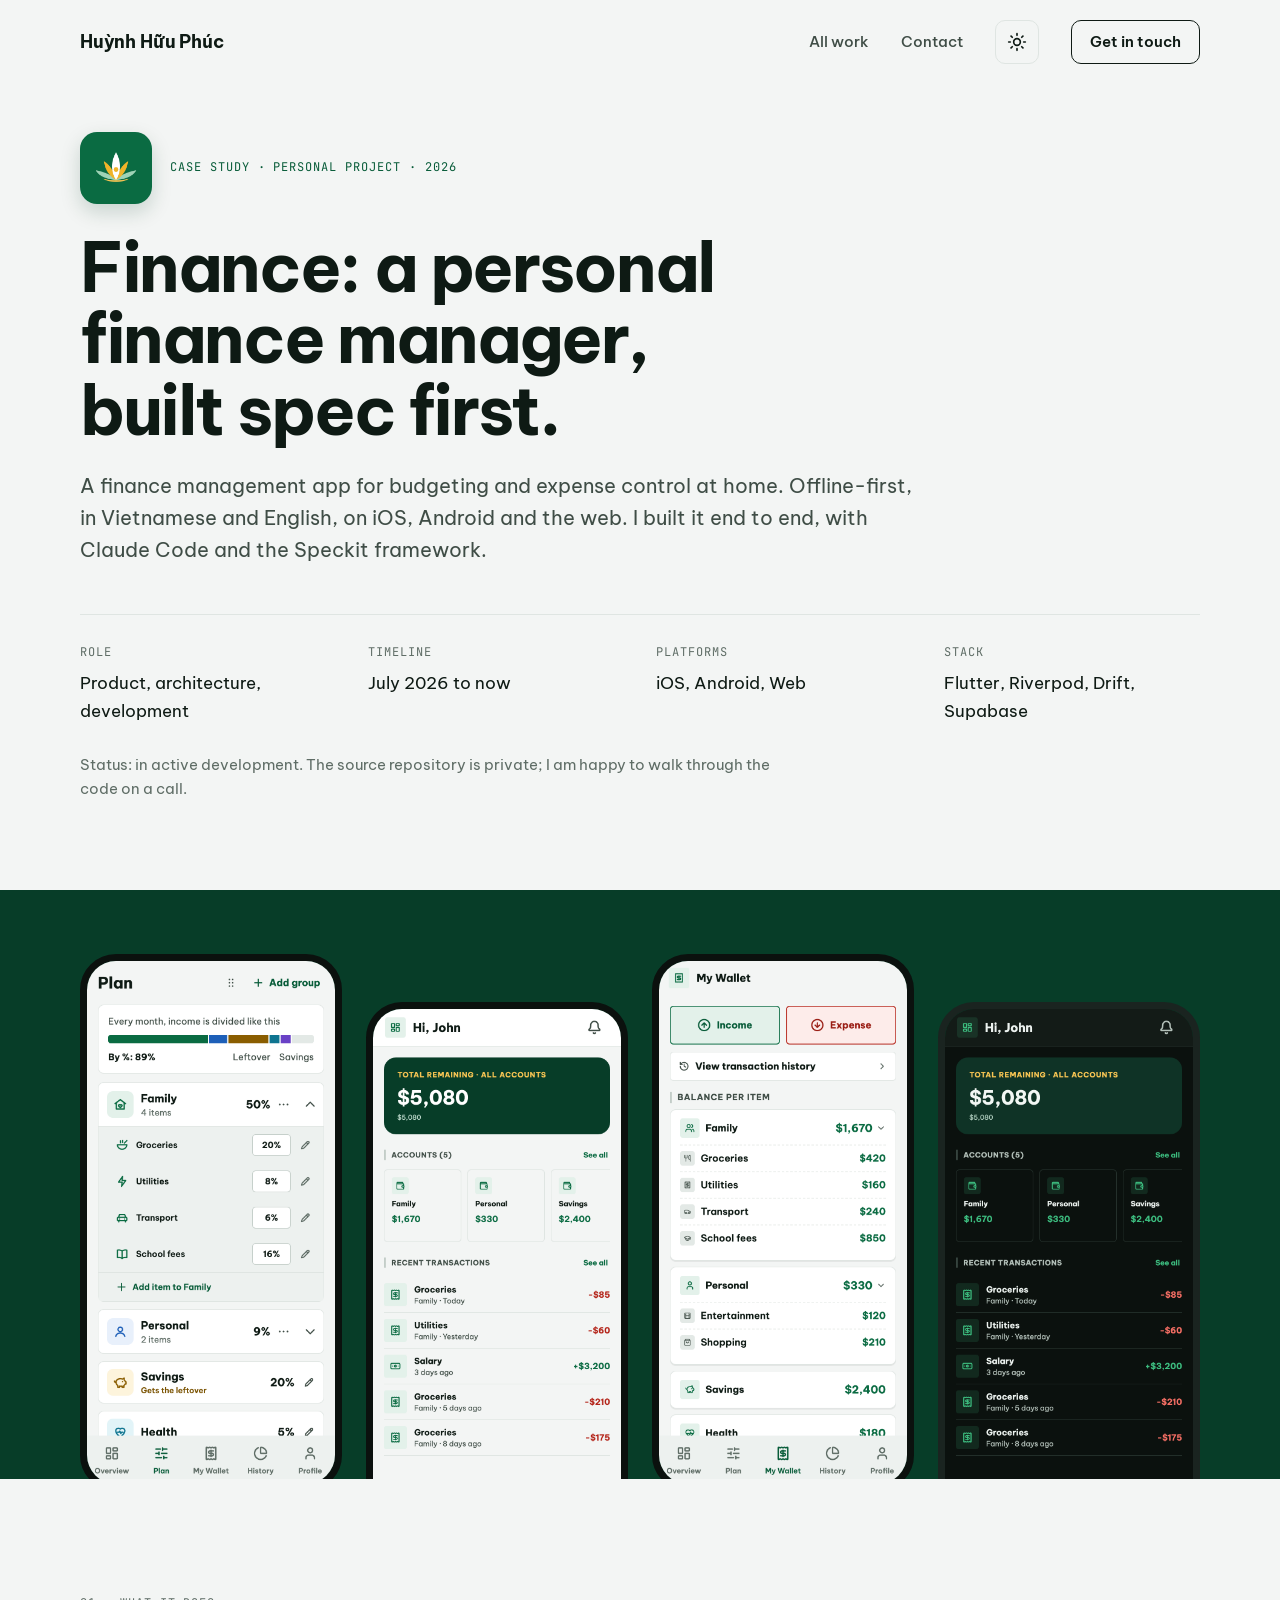
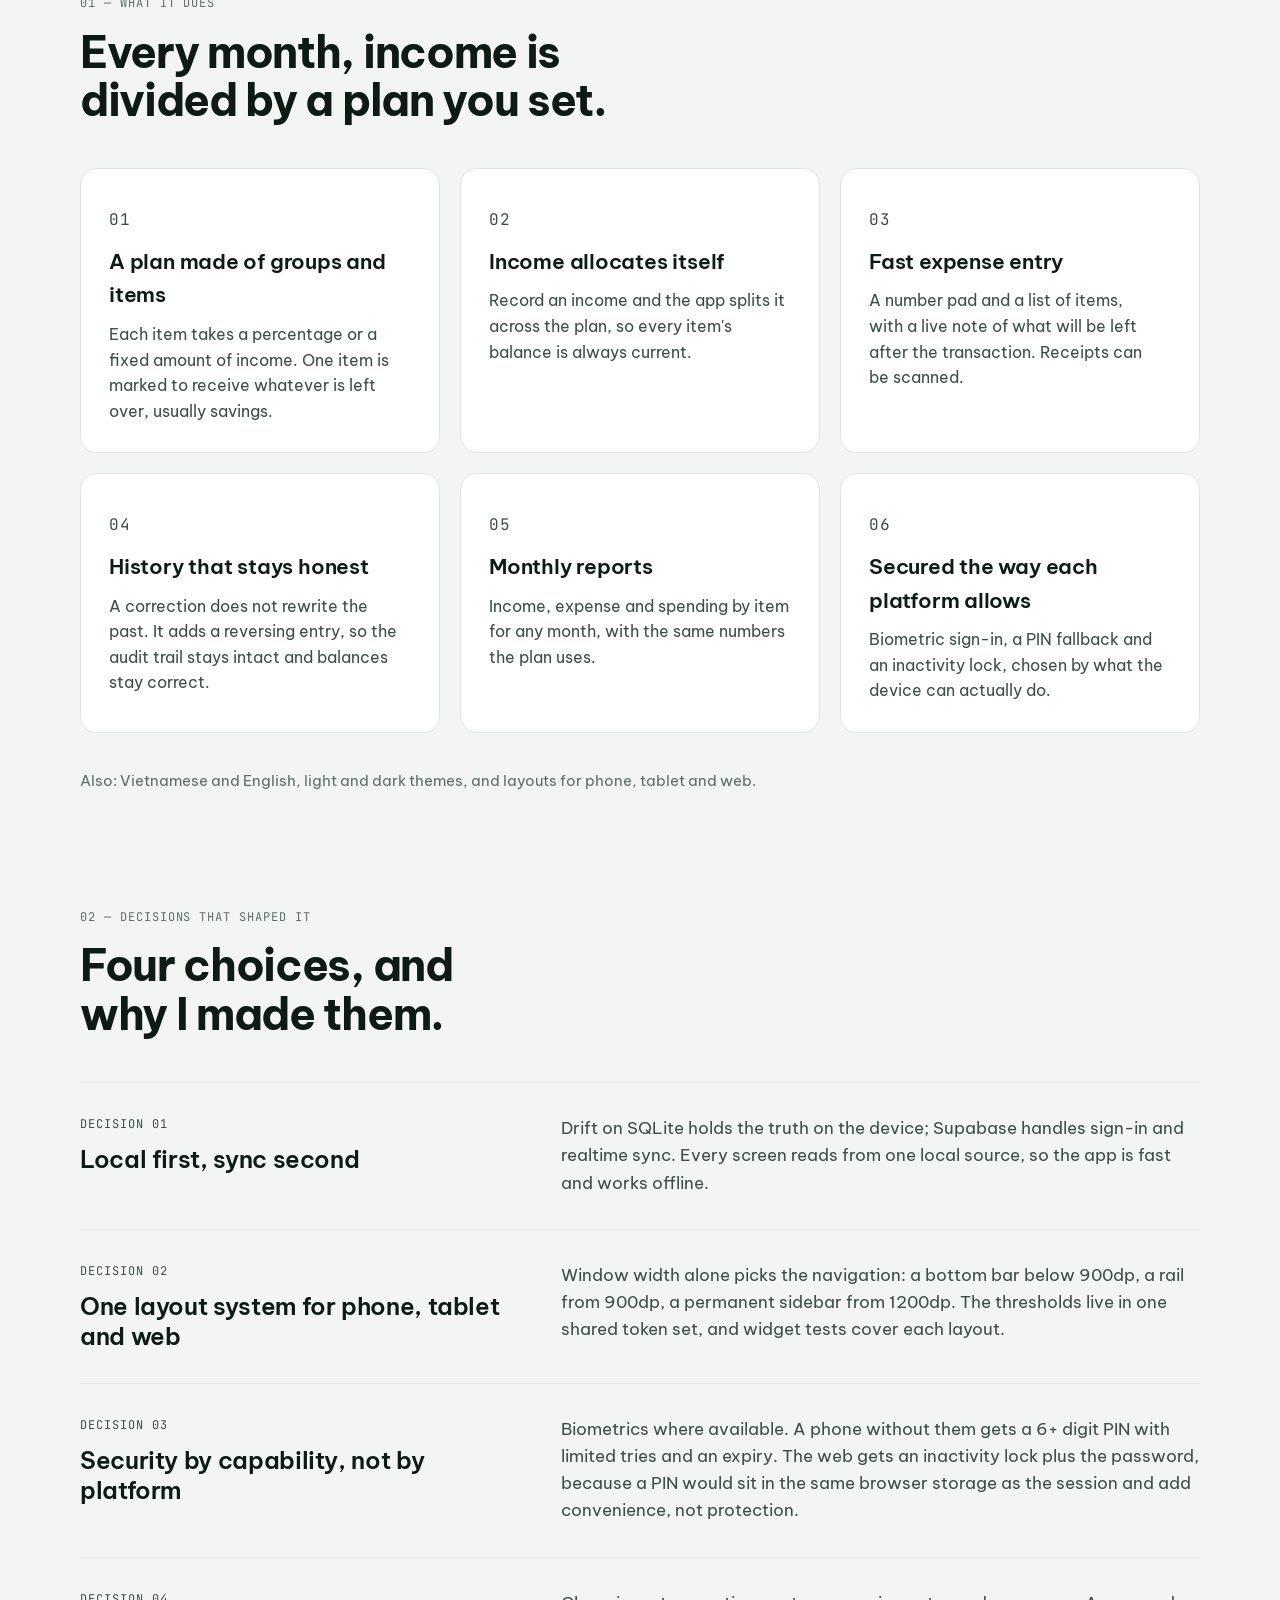
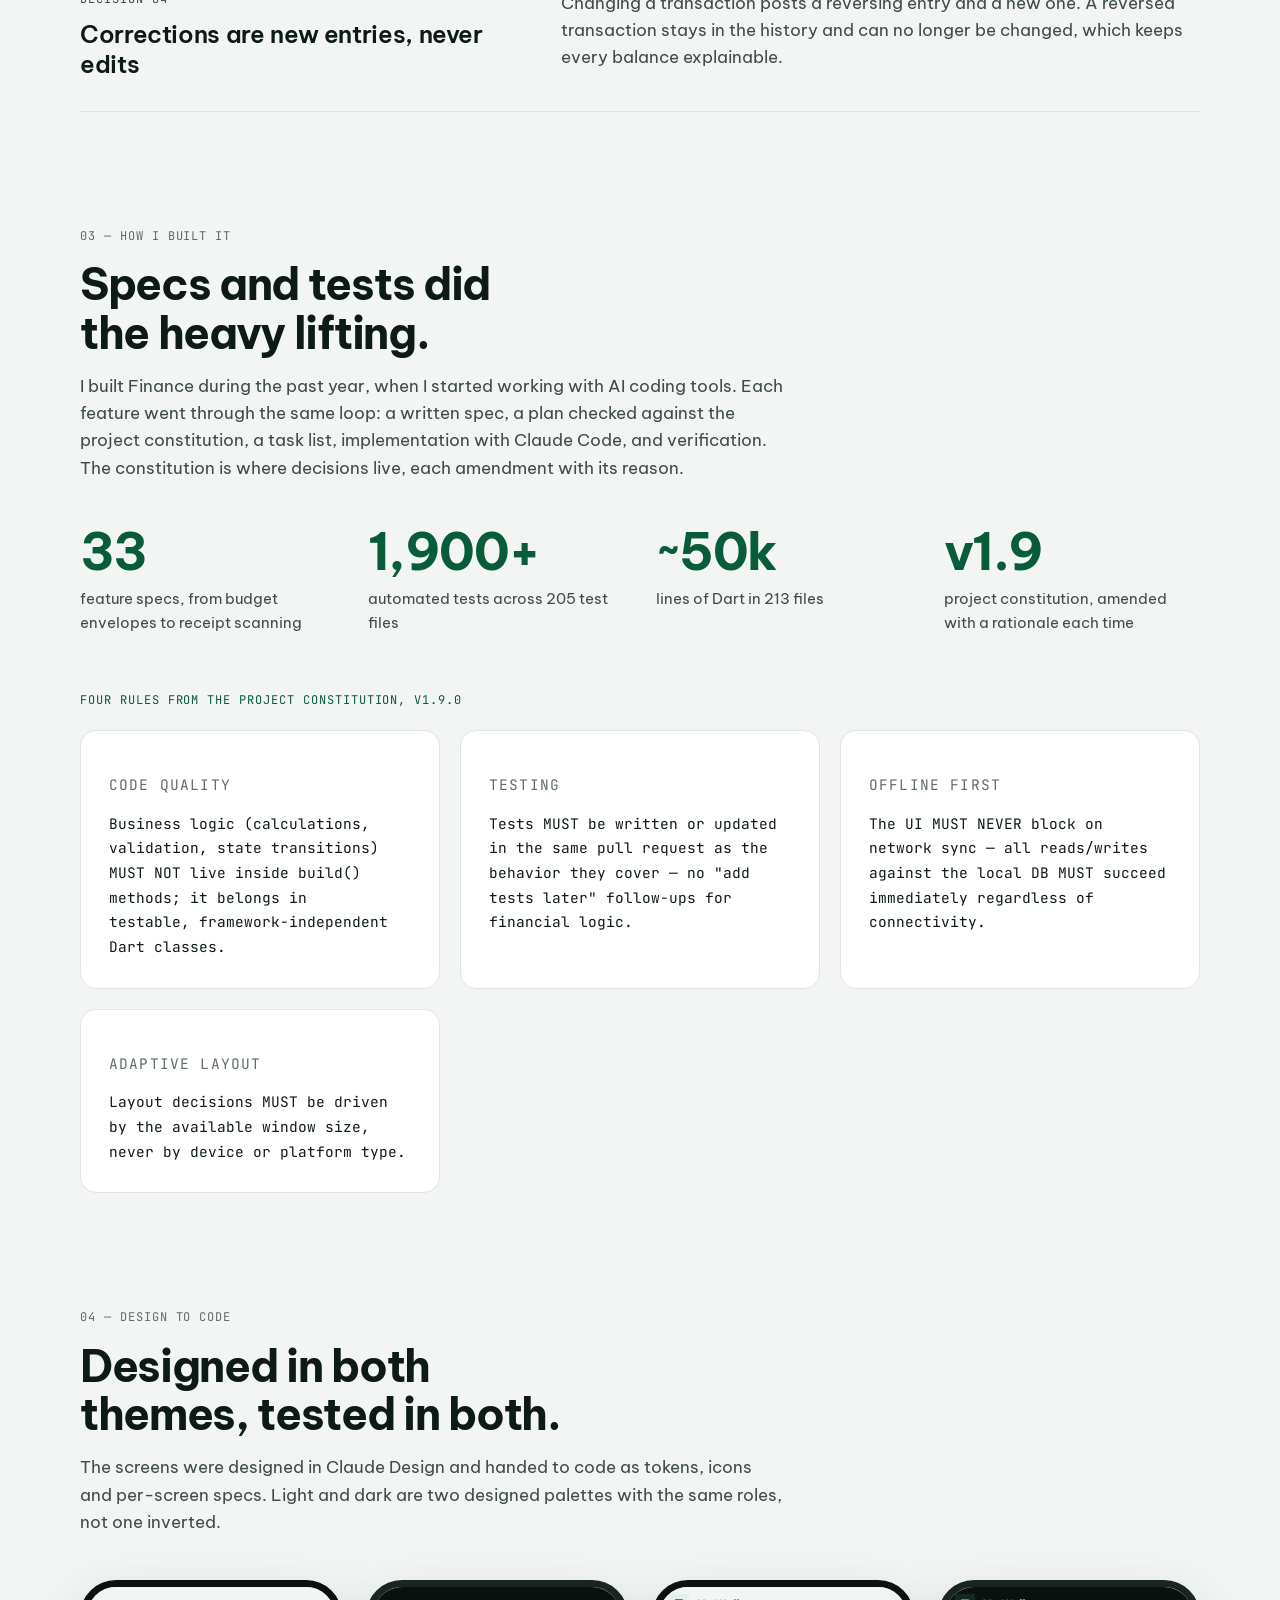
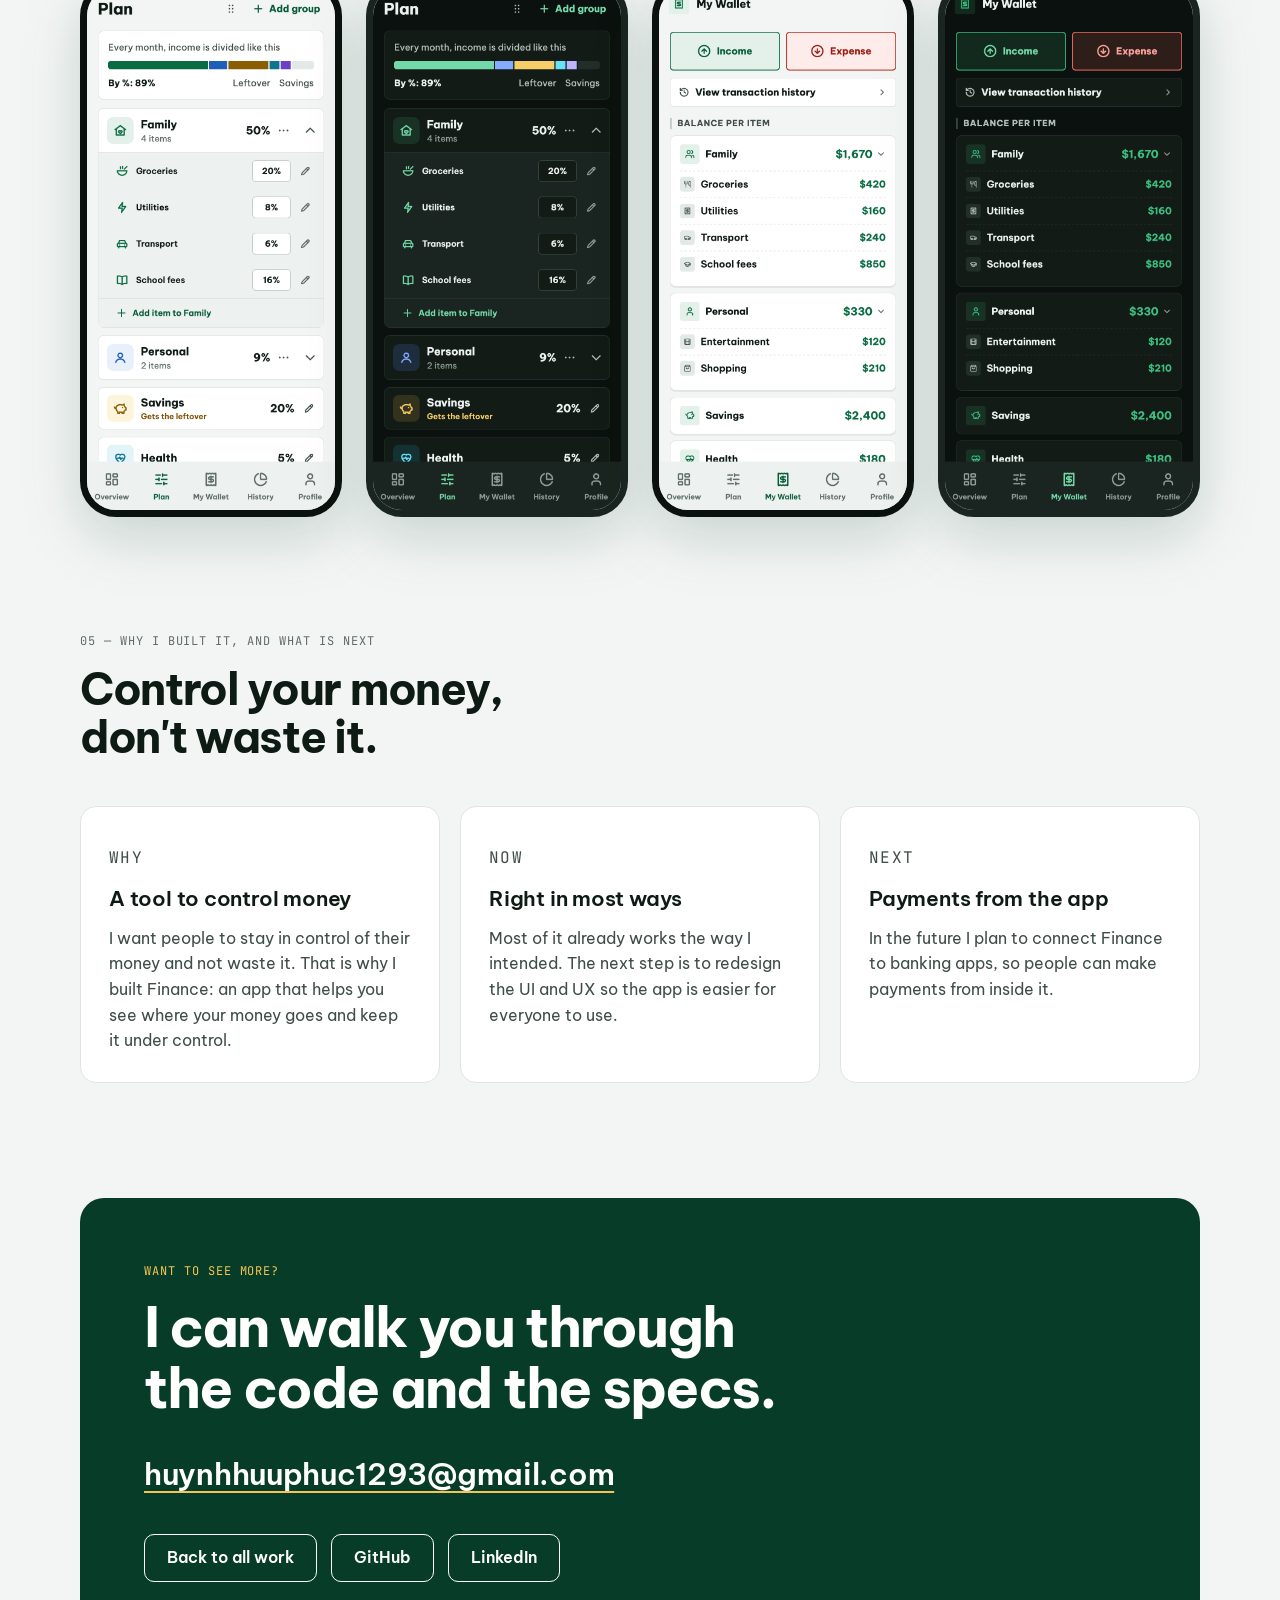
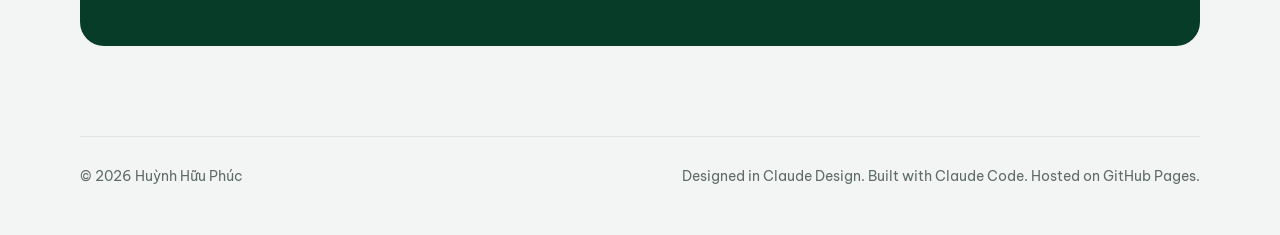
==== finance/index.html @ 2ae61379 "Add portfolio site: home page, Finance case study, theme toggle Static HTML and CSS with no build st" ====
<!doctype html>
<html lang="en">
<head>
<meta charset="utf-8">
<meta name="viewport" content="width=device-width, initial-scale=1">
<title>Finance: a personal finance manager, built spec first · Huỳnh Hữu Phúc</title>
<meta name="description" content="Case study: a personal finance management app for budgeting and expense control. Offline-first, in Vietnamese and English, on iOS, Android and the web, built with Flutter, a spec-first workflow and 1,900+ tests.">
<link rel="canonical" href="https://phuchuynh2712.github.io/my-portfolio/finance/">
<meta property="og:type" content="article">
<meta property="og:title" content="Finance: a personal finance manager, built spec first">
<meta property="og:description" content="Offline-first Flutter app on iOS, Android and the web. 33 feature specs, 1,900+ tests.">
<meta property="og:url" content="https://phuchuynh2712.github.io/my-portfolio/finance/">
<meta name="twitter:card" content="summary">
<meta name="theme-color" content="#073d28">
<link rel="icon" href="../assets/img/favicon.svg" type="image/svg+xml">
<link rel="preconnect" href="https://fonts.googleapis.com">
<link rel="preconnect" href="https://fonts.gstatic.com" crossorigin>
<link rel="stylesheet" href="https://fonts.googleapis.com/css2?family=Be+Vietnam+Pro:wght@400;500;600;700&family=JetBrains+Mono:wght@400;500&display=swap">
<link rel="stylesheet" href="../assets/css/styles.css">
<script src="../assets/js/site.js"></script>
</head>
<body id="top">
<a class="skip-link" href="#main">Skip to content</a>

<header class="site-header">
  <div class="container">
    <div class="bar">
      <a class="brand" href="../">Huỳnh Hữu Phúc</a>
      <nav class="nav" aria-label="Main">
        <div class="nav-links">
          <a href="../#work">All work</a>
          <a href="#contact">Contact</a>
        </div>
        <button class="theme-toggle" id="theme-toggle" type="button" aria-label="Switch between light and dark theme">
          <svg class="icon-sun" width="20" height="20" viewBox="0 0 24 24" fill="none" stroke="currentColor" stroke-width="2" stroke-linecap="round" stroke-linejoin="round" aria-hidden="true"><circle cx="12" cy="12" r="4"/><path d="M12 2v2M12 20v2M4.9 4.9l1.4 1.4M17.7 17.7l1.4 1.4M2 12h2M20 12h2M4.9 19.1l1.4-1.4M17.7 6.3l1.4-1.4"/></svg>
          <svg class="icon-moon" width="20" height="20" viewBox="0 0 24 24" fill="none" stroke="currentColor" stroke-width="2" stroke-linecap="round" stroke-linejoin="round" aria-hidden="true"><path d="M21 12.8A9 9 0 1 1 11.2 3a7 7 0 0 0 9.8 9.8z"/></svg>
        </button>
        <a class="btn btn--ghost btn--small" href="#contact">Get in touch</a>
      </nav>
    </div>
  </div>
</header>

<main id="main">

<section class="cs-head container hero" aria-labelledby="cs-title">
  <div class="brandmark">
    <img src="../assets/img/ks-app-icon.png" width="72" height="72" alt="Finance app icon">
    <p class="mono mono--accent">Case study · Personal project · 2026</p>
  </div>
  <h1 id="cs-title">Finance: a personal finance manager, built spec first.</h1>
  <p class="lede">A finance management app for budgeting and expense control at home. Offline-first, in Vietnamese and English, on iOS, Android and the web. I built it end to end, with Claude Code and the Speckit framework.</p>
  <div class="facts">
    <div><p class="mono">Role</p><div>Product, architecture, development</div></div>
    <div><p class="mono">Timeline</p><div>July 2026 to now</div></div>
    <div><p class="mono">Platforms</p><div>iOS, Android, Web</div></div>
    <div><p class="mono">Stack</p><div>Flutter, Riverpod, Drift, Supabase</div></div>
  </div>
  <p class="status">Status: in active development. The source repository is private; I am happy to walk through the code on a call.</p>
</section>

<div class="cs-band">
  <div class="container">
    <div class="cs-shots">
      <img class="phone" src="../assets/img/ks-plan-light.png" width="820" height="1728" alt="Plan screen: monthly income divided across groups and items">
      <img class="phone" src="../assets/img/ks-overview-light.png" width="820" height="1728" alt="Overview screen: total balance, accounts and recent transactions">
      <img class="phone" src="../assets/img/ks-wallet-light.png" width="820" height="1728" alt="Wallet screen: balance per item, with income and expense actions">
      <img class="phone phone--dark" src="../assets/img/ks-overview-dark.png" width="820" height="1728" alt="Overview screen in dark theme">
    </div>
  </div>
</div>

<section class="section container" aria-labelledby="does-title">
  <div class="section-head">
    <p class="mono">01 — What it does</p>
    <h2 id="does-title">Every month, income is divided by a plan you set.</h2>
  </div>
  <div class="feature-grid">
    <article class="card feature"><p class="mono mono--accent">01</p><h3>A plan made of groups and items</h3><p>Each item takes a percentage or a fixed amount of income. One item is marked to receive whatever is left over, usually savings.</p></article>
    <article class="card feature"><p class="mono mono--accent">02</p><h3>Income allocates itself</h3><p>Record an income and the app splits it across the plan, so every item's balance is always current.</p></article>
    <article class="card feature"><p class="mono mono--accent">03</p><h3>Fast expense entry</h3><p>A number pad and a list of items, with a live note of what will be left after the transaction. Receipts can be scanned.</p></article>
    <article class="card feature"><p class="mono mono--accent">04</p><h3>History that stays honest</h3><p>A correction does not rewrite the past. It adds a reversing entry, so the audit trail stays intact and balances stay correct.</p></article>
    <article class="card feature"><p class="mono mono--accent">05</p><h3>Monthly reports</h3><p>Income, expense and spending by item for any month, with the same numbers the plan uses.</p></article>
    <article class="card feature"><p class="mono mono--accent">06</p><h3>Secured the way each platform allows</h3><p>Biometric sign-in, a PIN fallback and an inactivity lock, chosen by what the device can actually do.</p></article>
  </div>
  <p class="note">Also: Vietnamese and English, light and dark themes, and layouts for phone, tablet and web.</p>
</section>

<section class="section container" aria-labelledby="decisions-title">
  <div class="section-head">
    <p class="mono">02 — Decisions that shaped it</p>
    <h2 id="decisions-title">Four choices, and why I made them.</h2>
  </div>
  <div class="decisions">
    <div class="decision"><div><p class="mono mono--accent">Decision 01</p><h3>Local first, sync second</h3></div><p>Drift on SQLite holds the truth on the device; Supabase handles sign-in and realtime sync. Every screen reads from one local source, so the app is fast and works offline.</p></div>
    <div class="decision"><div><p class="mono mono--accent">Decision 02</p><h3>One layout system for phone, tablet and web</h3></div><p>Window width alone picks the navigation: a bottom bar below 900dp, a rail from 900dp, a permanent sidebar from 1200dp. The thresholds live in one shared token set, and widget tests cover each layout.</p></div>
    <div class="decision"><div><p class="mono mono--accent">Decision 03</p><h3>Security by capability, not by platform</h3></div><p>Biometrics where available. A phone without them gets a 6+ digit PIN with limited tries and an expiry. The web gets an inactivity lock plus the password, because a PIN would sit in the same browser storage as the session and add convenience, not protection.</p></div>
    <div class="decision"><div><p class="mono mono--accent">Decision 04</p><h3>Corrections are new entries, never edits</h3></div><p>Changing a transaction posts a reversing entry and a new one. A reversed transaction stays in the history and can no longer be changed, which keeps every balance explainable.</p></div>
  </div>
</section>

<section class="section container" aria-labelledby="built-title">
  <div class="section-head">
    <p class="mono">03 — How I built it</p>
    <h2 id="built-title">Specs and tests did the heavy lifting.</h2>
    <p class="intro">I built Finance during the past year, when I started working with AI coding tools. Each feature went through the same loop: a written spec, a plan checked against the project constitution, a task list, implementation with Claude Code, and verification. The constitution is where decisions live, each amendment with its reason.</p>
  </div>
  <div class="numbers">
    <div><div class="number">33</div><div class="number-label">feature specs, from budget envelopes to receipt scanning</div></div>
    <div><div class="number">1,900+</div><div class="number-label">automated tests across 205 test files</div></div>
    <div><div class="number">~50k</div><div class="number-label">lines of Dart in 213 files</div></div>
    <div><div class="number">v1.9</div><div class="number-label">project constitution, amended with a rationale each time</div></div>
  </div>
  <div class="quotes">
    <p class="mono mono--accent">Four rules from the project constitution, v1.9.0</p>
    <div class="quote-grid">
      <div class="card quote"><p class="mono">Code quality</p><p>Business logic (calculations, validation, state transitions) MUST NOT live inside build() methods; it belongs in testable, framework-independent Dart classes.</p></div>
      <div class="card quote"><p class="mono">Testing</p><p>Tests MUST be written or updated in the same pull request as the behavior they cover — no "add tests later" follow-ups for financial logic.</p></div>
      <div class="card quote"><p class="mono">Offline first</p><p>The UI MUST NEVER block on network sync — all reads/writes against the local DB MUST succeed immediately regardless of connectivity.</p></div>
      <div class="card quote"><p class="mono">Adaptive layout</p><p>Layout decisions MUST be driven by the available window size, never by device or platform type.</p></div>
    </div>
  </div>
</section>

<section class="section container" aria-labelledby="design-title">
  <div class="section-head">
    <p class="mono">04 — Design to code</p>
    <h2 id="design-title">Designed in both themes, tested in both.</h2>
    <p class="intro">The screens were designed in Claude Design and handed to code as tokens, icons and per-screen specs. Light and dark are two designed palettes with the same roles, not one inverted.</p>
  </div>
  <div class="theme-grid">
    <img class="phone" src="../assets/img/ks-plan-light.png" width="820" height="1728" loading="lazy" alt="Plan screen, light theme">
    <img class="phone phone--dark" src="../assets/img/ks-plan-dark.png" width="820" height="1728" loading="lazy" alt="Plan screen, dark theme">
    <img class="phone" src="../assets/img/ks-wallet-light.png" width="820" height="1728" loading="lazy" alt="Wallet screen, light theme">
    <img class="phone phone--dark" src="../assets/img/ks-wallet-dark.png" width="820" height="1728" loading="lazy" alt="Wallet screen, dark theme">
  </div>
</section>

<section class="section container" aria-labelledby="next-title">
  <div class="section-head">
    <p class="mono">05 — Why I built it, and what is next</p>
    <h2 id="next-title">Control your money, don't waste it.</h2>
  </div>
  <div class="feature-grid">
    <article class="card feature"><p class="mono mono--accent">Why</p><h3>A tool to control money</h3><p>I want people to stay in control of their money and not waste it. That is why I built Finance: an app that helps you see where your money goes and keep it under control.</p></article>
    <article class="card feature"><p class="mono mono--accent">Now</p><h3>Right in most ways</h3><p>Most of it already works the way I intended. The next step is to redesign the UI and UX so the app is easier for everyone to use.</p></article>
    <article class="card feature"><p class="mono mono--accent">Next</p><h3>Payments from the app</h3><p>In the future I plan to connect Finance to banking apps, so people can make payments from inside it.</p></article>
  </div>
</section>

<section class="container contact-wrap" id="contact" aria-labelledby="contact-title">
  <div class="contact">
    <p class="mono">Want to see more?</p>
    <h2 id="contact-title">I can walk you through the code and the specs.</h2>
    <a class="contact-mail" href="mailto:huynhhuuphuc1293@gmail.com">huynhhuuphuc1293@gmail.com</a>
    <div class="cta-row">
      <a class="btn btn--on-hero" href="../">Back to all work</a>
      <a class="btn btn--on-hero" href="https://github.com/phuchuynh2712" rel="me noopener">GitHub</a>
      <a class="btn btn--on-hero" href="https://www.linkedin.com/in/phuc-huynh-051a99437/" rel="me noopener">LinkedIn</a>
    </div>
  </div>
</section>

</main>

<footer class="site-footer">
  <div class="container">
    <div class="row">
      <span>© 2026 Huỳnh Hữu Phúc</span>
      <span>Designed in Claude Design. Built with Claude Code. Hosted on GitHub Pages.</span>
    </div>
  </div>
</footer>

</body>
</html>
---- assets/css/styles.css ----
/* Portfolio of Huỳnh Hữu Phúc. Palette comes from the Finance app's own tokens. */

:root {
  --ground: #f3f5f4;
  --panel: #ffffff;
  --ink: #0e1a14;
  --dim: #3f4d46;
  --faint: #5f6d66;
  --line: #dfe5e2;
  --tint: #e3e9e6;
  --hero: #073d28;
  --hero-ink: #ffffff;
  --hero-dim: #b9d6c8;
  --gold: #f6c453;
  --accent: #0a6b42;
  --accent-ink: #085c39;
  --accent-press: #075735;
  --on-accent: #ffffff;
  --bezel: #0b110e;
  --bezel-dark: #1a2420;
  --shadow: rgba(7, 61, 40, 0.18);
  --font: "Be Vietnam Pro", system-ui, -apple-system, "Segoe UI", sans-serif;
  --mono: "JetBrains Mono", ui-monospace, Menlo, Consolas, monospace;
  color-scheme: light;
}

@media (prefers-color-scheme: dark) {
  :root:not([data-theme="light"]) {
    --ground: #0b110e;
    --panel: #131b17;
    --ink: #ecf2ef;
    --dim: #b4c1ba;
    --faint: #8f9d96;
    --line: #24302b;
    --tint: #1a2420;
    --hero: #0f3326;
    --hero-dim: #a9c7b8;
    --accent: #3dbe80;
    --accent-ink: #74d9a8;
    --accent-press: #33a86f;
    --on-accent: #03140b;
    --bezel: #2a3630;
    --bezel-dark: #2a3630;
    --shadow: rgba(0, 0, 0, 0.45);
    color-scheme: dark;
  }
}

:root[data-theme="dark"] {
  --ground: #0b110e;
  --panel: #131b17;
  --ink: #ecf2ef;
  --dim: #b4c1ba;
  --faint: #8f9d96;
  --line: #24302b;
  --tint: #1a2420;
  --hero: #0f3326;
  --hero-dim: #a9c7b8;
  --accent: #3dbe80;
  --accent-ink: #74d9a8;
  --accent-press: #33a86f;
  --on-accent: #03140b;
  --bezel: #2a3630;
  --bezel-dark: #2a3630;
  --shadow: rgba(0, 0, 0, 0.45);
  color-scheme: dark;
}

*,
*::before,
*::after {
  box-sizing: border-box;
}

html {
  scroll-behavior: smooth;
  scroll-padding-top: 24px;
}

@media (prefers-reduced-motion: reduce) {
  html {
    scroll-behavior: auto;
  }
}

body {
  margin: 0;
  background: var(--ground);
  color: var(--ink);
  font-family: var(--font);
  font-size: 17px;
  line-height: 1.6;
  -webkit-font-smoothing: antialiased;
  overflow-x: hidden;
}

img {
  max-width: 100%;
}

a {
  color: var(--accent-ink);
  text-decoration: none;
}

a:hover {
  text-decoration: underline;
}

:focus-visible {
  outline: 3px solid var(--accent);
  outline-offset: 3px;
  border-radius: 4px;
}

h1,
h2,
h3,
p,
ul,
dl,
dd {
  margin: 0;
}

ul {
  list-style: none;
  padding: 0;
}

.skip-link {
  position: absolute;
  left: 12px;
  top: -60px;
  z-index: 10;
  background: var(--ink);
  color: var(--ground);
  padding: 10px 16px;
  border-radius: 8px;
  font-weight: 600;
}

.skip-link:focus {
  top: 12px;
}

.container {
  max-width: 1200px;
  margin: 0 auto;
  padding: 0 clamp(20px, 4vw, 40px);
}

.section {
  padding-top: clamp(72px, 9vw, 128px);
}

.mono {
  font-family: var(--mono);
  font-size: 12px;
  letter-spacing: 0.08em;
  text-transform: uppercase;
  color: var(--faint);
}

.mono--accent {
  color: var(--accent-ink);
}

/* Buttons */
.btn {
  display: inline-flex;
  align-items: center;
  justify-content: center;
  gap: 10px;
  min-height: 48px;
  padding: 0 22px;
  border-radius: 10px;
  font-weight: 600;
  font-size: 16px;
  border: 1.5px solid transparent;
  cursor: pointer;
}

.btn:hover {
  text-decoration: none;
}

.btn--primary {
  background: var(--accent);
  color: var(--on-accent);
}

.btn--primary:hover {
  background: var(--accent-press);
  color: var(--on-accent);
}

.btn--ghost {
  border-color: var(--ink);
  color: var(--ink);
}

.btn--ghost:hover {
  background: var(--ink);
  color: var(--ground);
}

.btn--small {
  min-height: 44px;
  padding: 0 18px;
  font-size: 15px;
}

.btn--on-hero {
  border-color: #ffffff;
  color: #ffffff;
}

.btn--on-hero:hover {
  background: #ffffff;
  color: #073d28;
}

/* Header */
.site-header .bar {
  display: flex;
  align-items: center;
  justify-content: space-between;
  gap: 24px;
  min-height: 84px;
}

.brand {
  color: var(--ink);
  font-weight: 700;
  font-size: 18px;
  letter-spacing: -0.01em;
}

.brand:hover {
  text-decoration: none;
}

.nav {
  display: flex;
  align-items: center;
  gap: 32px;
}

.nav-links {
  display: flex;
  align-items: center;
  gap: 32px;
}

.nav-links a {
  color: var(--dim);
  font-size: 15px;
  font-weight: 500;
}

.nav-links a:hover {
  color: var(--ink);
  text-decoration: none;
}

.theme-toggle {
  width: 44px;
  height: 44px;
  display: inline-flex;
  align-items: center;
  justify-content: center;
  border-radius: 10px;
  border: 1.5px solid var(--line);
  background: transparent;
  color: var(--ink);
  cursor: pointer;
}

.theme-toggle:hover {
  border-color: var(--ink);
}

.theme-toggle .icon-moon {
  display: none;
}

:root[data-theme="dark"] .theme-toggle .icon-sun {
  display: none;
}

:root[data-theme="dark"] .theme-toggle .icon-moon {
  display: block;
}

@media (prefers-color-scheme: dark) {
  :root:not([data-theme="light"]) .theme-toggle .icon-sun {
    display: none;
  }
  :root:not([data-theme="light"]) .theme-toggle .icon-moon {
    display: block;
  }
}

.brand,
.btn {
  white-space: nowrap;
}

@media (max-width: 720px) {
  .nav-links {
    display: none;
  }
  .nav {
    gap: 10px;
  }
  .site-header .bar {
    gap: 12px;
  }
  .brand {
    font-size: 17px;
  }
  .btn--small {
    padding: 0 14px;
  }
}

/* Headings */
h1 {
  font-size: clamp(38px, 5.2vw, 64px);
  line-height: 1.06;
  font-weight: 700;
  letter-spacing: -0.035em;
  text-wrap: balance;
}

h2 {
  font-size: clamp(30px, 3.6vw, 44px);
  line-height: 1.1;
  font-weight: 700;
  letter-spacing: -0.03em;
  text-wrap: balance;
}

.section-head h2 {
  margin-top: 14px;
  max-width: 22ch;
}

.section-head .intro {
  margin-top: 16px;
  color: var(--dim);
  max-width: 64ch;
  text-wrap: pretty;
}

/* Hero */
.hero {
  padding-top: clamp(24px, 4vw, 48px);
  padding-bottom: clamp(56px, 7vw, 96px);
}

.hero-grid {
  display: flex;
  flex-wrap: wrap;
  align-items: center;
  gap: 56px 64px;
}

.hero-text {
  flex: 1 1 520px;
  min-width: 0;
}

.hero-text h1 {
  margin-top: 20px;
}

.lede {
  margin-top: 24px;
  font-size: 19px;
  color: var(--dim);
  max-width: 56ch;
  text-wrap: pretty;
}

.cta-row {
  display: flex;
  flex-wrap: wrap;
  gap: 14px;
  margin-top: 36px;
}

.skills-line {
  margin-top: 40px;
  line-height: 1.9;
}

.hero-visual {
  flex: 1 1 400px;
  min-width: 0;
}

.hero-phones {
  display: flex;
  justify-content: center;
  align-items: flex-start;
}

.hero-phones .phone {
  width: min(270px, 46%);
  filter: drop-shadow(0 28px 36px var(--shadow));
}

.hero-phones .phone + .phone {
  margin: 72px 0 0 -28px;
}

.hero-caption {
  text-align: center;
  margin-top: 24px;
  font-size: 14px;
  color: var(--faint);
}

/* Device frame */
.phone {
  display: block;
  height: auto;
  border: 7px solid var(--bezel);
  border-radius: 36px;
  background: var(--bezel);
}

.phone--dark {
  border-color: var(--bezel-dark);
}

.phone--sm {
  border-width: 5px;
  border-radius: 26px;
}

/* Stats */
.stats {
  background: var(--hero);
  color: var(--hero-ink);
}

.stats-grid {
  display: grid;
  grid-template-columns: repeat(auto-fit, minmax(min(240px, 100%), 1fr));
  gap: 36px 32px;
  padding-top: clamp(40px, 5vw, 64px);
  padding-bottom: clamp(40px, 5vw, 64px);
}

.stat-num {
  font-size: clamp(40px, 4.6vw, 56px);
  font-weight: 700;
  letter-spacing: -0.03em;
  line-height: 1;
  color: var(--gold);
}

.stat-label {
  margin-top: 12px;
  color: var(--hero-dim);
  font-size: 15px;
  line-height: 1.5;
}

/* Cards and work */
.card {
  background: var(--panel);
  border: 1px solid var(--line);
  border-radius: 16px;
}

.featured {
  margin-top: 44px;
  overflow: hidden;
  display: flex;
  flex-wrap: wrap;
}

.featured-text {
  flex: 1 1 440px;
  min-width: 0;
  padding: clamp(28px, 3.4vw, 48px);
  display: flex;
  flex-direction: column;
  gap: 22px;
}

.featured-text h3 {
  font-size: clamp(30px, 3vw, 40px);
  font-weight: 700;
  letter-spacing: -0.03em;
  line-height: 1.1;
}

.featured-text p {
  color: var(--dim);
  text-wrap: pretty;
}

.featured-panel {
  flex: 1 1 440px;
  min-width: 0;
  background: var(--hero);
  min-height: 440px;
  overflow: hidden;
  padding: 40px 32px 0;
}

.featured-shots {
  display: grid;
  grid-template-columns: repeat(3, minmax(0, 1fr));
  gap: 16px;
  align-items: start;
  max-width: 560px;
  margin: 0 auto;
}

.featured-shots .phone {
  width: 100%;
}

.featured-shots .phone:nth-child(2) {
  margin-top: 40px;
}

.spec {
  display: grid;
  grid-template-columns: 84px 1fr;
  gap: 10px 16px;
  font-size: 15px;
  border-top: 1px solid var(--line);
  padding-top: 18px;
}

.spec dt {
  padding-top: 3px;
}

.projects {
  display: grid;
  grid-template-columns: repeat(auto-fit, minmax(min(340px, 100%), 1fr));
  gap: 24px;
  margin-top: 24px;
}

.project {
  overflow: hidden;
  display: flex;
  flex-direction: column;
}

.project-media {
  position: relative;
  background: var(--tint);
  height: 340px;
  overflow: hidden;
  display: flex;
  justify-content: center;
}

.project-media--phone {
  align-items: flex-start;
  padding-top: 44px;
}

.project-media--window {
  align-items: center;
}

.mock-badge {
  position: absolute;
  top: 12px;
  left: 12px;
  z-index: 1;
  background: var(--panel);
  color: var(--faint);
  padding: 3px 8px;
  border-radius: 6px;
  font-size: 11px;
}

.project-body {
  padding: clamp(24px, 2.4vw, 32px);
  display: flex;
  flex-direction: column;
  gap: 16px;
  flex: 1 1 auto;
}

.project-body h3 {
  font-size: 24px;
  font-weight: 700;
  letter-spacing: -0.02em;
  line-height: 1.2;
}

.project-body p {
  color: var(--dim);
  font-size: 16px;
  text-wrap: pretty;
}

.project-body .spec {
  grid-template-columns: 64px 1fr;
  gap: 10px 14px;
  padding-top: 16px;
  margin-top: auto;
}

/* Mockups (illustrations of client products) */
.mock-phone {
  width: 300px;
  height: 620px;
  flex: 0 0 auto;
}

.mock-scale {
  width: 325px;
  height: 220px;
  overflow: hidden;
}

.mock-scale > div {
  width: 560px;
  height: 380px;
  transform: scale(0.58);
  transform-origin: 0 0;
}

/* Process */
.process-grid {
  display: flex;
  flex-wrap: wrap;
  gap: 48px 72px;
}

.process-copy {
  flex: 1 1 360px;
  min-width: 0;
}

.process-copy h2 {
  margin-top: 14px;
}

.process-copy p {
  margin-top: 20px;
  color: var(--dim);
  text-wrap: pretty;
}

.proof {
  margin-top: 28px;
  display: flex;
  flex-wrap: wrap;
  gap: 10px 28px;
}

.steps {
  flex: 1.4 1 460px;
  min-width: 0;
  border-bottom: 1px solid var(--line);
}

.step {
  display: grid;
  grid-template-columns: 56px 1fr;
  gap: 0 16px;
  padding: 24px 0;
  border-top: 1px solid var(--line);
}

.step .mono {
  padding-top: 6px;
  color: var(--accent-ink);
}

.step h3 {
  font-size: 20px;
  font-weight: 600;
}

.step p {
  margin-top: 6px;
  color: var(--dim);
  text-wrap: pretty;
}

/* Toolbox */
.toolbox {
  display: grid;
  grid-template-columns: repeat(auto-fit, minmax(min(250px, 100%), 1fr));
  gap: 40px 32px;
  margin-top: 44px;
}

.toolbox ul {
  margin-top: 16px;
  display: flex;
  flex-direction: column;
  gap: 8px;
}

.note {
  margin-top: 36px;
  color: var(--faint);
  font-size: 15px;
}

/* Experience */
.timeline {
  margin-top: 44px;
  border-bottom: 1px solid var(--line);
}

.role {
  display: flex;
  flex-wrap: wrap;
  gap: 8px 48px;
  padding: 28px 0;
  border-top: 1px solid var(--line);
}

.role .when {
  flex: 0 0 160px;
  padding-top: 6px;
}

.role .what {
  flex: 1 1 420px;
  min-width: 0;
}

.role h3 {
  font-size: 20px;
  font-weight: 600;
}

.role p {
  margin-top: 8px;
  color: var(--dim);
  max-width: 64ch;
  text-wrap: pretty;
}

/* Contact */
.contact {
  background: var(--hero);
  color: var(--hero-ink);
  border-radius: 24px;
  padding: clamp(32px, 5vw, 72px);
}

.contact h2 {
  margin-top: 16px;
  max-width: 18ch;
  font-size: clamp(32px, 4.4vw, 56px);
  line-height: 1.08;
  letter-spacing: -0.035em;
}

.contact .mono {
  color: var(--gold);
}

.contact-mail {
  display: inline-block;
  margin-top: 32px;
  color: #ffffff;
  font-size: clamp(20px, 2.6vw, 30px);
  font-weight: 600;
  letter-spacing: -0.01em;
  text-decoration: underline;
  text-underline-offset: 6px;
  text-decoration-thickness: 2px;
  text-decoration-color: var(--gold);
  overflow-wrap: anywhere;
}

.contact-mail:hover {
  color: #ffffff;
}

.contact .cta-row {
  margin-top: 36px;
}

.contact-wrap {
  padding-top: clamp(72px, 9vw, 128px);
  padding-bottom: clamp(56px, 7vw, 96px);
}

/* Footer */
.site-footer .row {
  display: flex;
  flex-wrap: wrap;
  justify-content: space-between;
  gap: 12px 32px;
  border-top: 1px solid var(--line);
  padding-top: 28px;
  padding-bottom: 48px;
  color: var(--faint);
  font-size: 14px;
}

/* Case study */
.cs-head .brandmark {
  display: flex;
  align-items: center;
  gap: 18px;
}

.cs-head .brandmark img {
  width: 72px;
  height: 72px;
  border-radius: 17px;
  box-shadow: 0 8px 20px var(--shadow);
}

.cs-head h1 {
  margin-top: 28px;
  max-width: 18ch;
  font-size: clamp(38px, 5.4vw, 68px);
  line-height: 1.05;
}

.cs-head .lede {
  font-size: 20px;
  max-width: 60ch;
}

.facts {
  display: grid;
  grid-template-columns: repeat(auto-fit, minmax(min(230px, 100%), 1fr));
  gap: 28px 32px;
  margin-top: 48px;
  padding-top: 28px;
  border-top: 1px solid var(--line);
}

.facts div div {
  margin-top: 8px;
}

.status {
  margin-top: 28px;
  color: var(--faint);
  font-size: 15px;
  max-width: 70ch;
}

.cs-band {
  background: var(--hero);
}

.cs-band .container {
  height: clamp(380px, 46vw, 620px);
  overflow: hidden;
  padding-top: clamp(40px, 5vw, 72px);
}

.cs-shots {
  display: grid;
  grid-template-columns: repeat(auto-fit, minmax(min(200px, 100%), 1fr));
  gap: 24px;
  align-items: start;
}

.cs-shots .phone {
  width: 100%;
}

.cs-shots .phone:nth-child(even) {
  margin-top: 48px;
}

.feature-grid {
  display: grid;
  grid-template-columns: repeat(auto-fit, minmax(min(340px, 100%), 1fr));
  gap: 20px;
  margin-top: 44px;
}

.feature {
  padding: 28px;
}

.feature h3 {
  margin-top: 12px;
  font-size: 21px;
  font-weight: 600;
  letter-spacing: -0.01em;
}

.feature p {
  margin-top: 10px;
  color: var(--dim);
  font-size: 16px;
  text-wrap: pretty;
}

.decisions {
  margin-top: 44px;
  border-bottom: 1px solid var(--line);
}

.decision {
  display: flex;
  flex-wrap: wrap;
  gap: 12px 56px;
  padding: 32px 0;
  border-top: 1px solid var(--line);
}

.decision > div {
  flex: 1 1 300px;
  min-width: 0;
}

.decision h3 {
  margin-top: 10px;
  font-size: 24px;
  font-weight: 600;
  letter-spacing: -0.015em;
  line-height: 1.25;
}

.decision p {
  flex: 1.6 1 440px;
  min-width: 0;
  color: var(--dim);
  text-wrap: pretty;
}

.numbers {
  display: grid;
  grid-template-columns: repeat(auto-fit, minmax(min(240px, 100%), 1fr));
  gap: 32px;
  margin-top: 44px;
}

.number {
  font-size: clamp(36px, 4vw, 52px);
  font-weight: 700;
  letter-spacing: -0.03em;
  line-height: 1;
  color: var(--accent-ink);
}

.number-label {
  margin-top: 10px;
  color: var(--dim);
  font-size: 15px;
}

.quotes {
  margin-top: 56px;
}

.quote-grid {
  display: grid;
  grid-template-columns: repeat(auto-fit, minmax(min(340px, 100%), 1fr));
  gap: 20px;
  margin-top: 20px;
}

.quote {
  padding: 28px;
}

.quote p {
  margin-top: 14px;
  font-family: var(--mono);
  font-size: 14.5px;
  line-height: 1.7;
  text-wrap: pretty;
}

.theme-grid {
  display: grid;
  grid-template-columns: repeat(auto-fit, minmax(min(200px, 100%), 1fr));
  gap: 24px;
  margin-top: 44px;
  align-items: start;
}

.theme-grid .phone {
  width: 100%;
  filter: drop-shadow(0 20px 28px var(--shadow));
}

/* Plain text pages */
.not-found {
  padding: 96px 0;
  text-align: center;
}

.not-found h1 {
  margin: 16px auto 0;
  max-width: 14ch;
}

.not-found p {
  margin: 20px auto 32px;
  color: var(--dim);
}
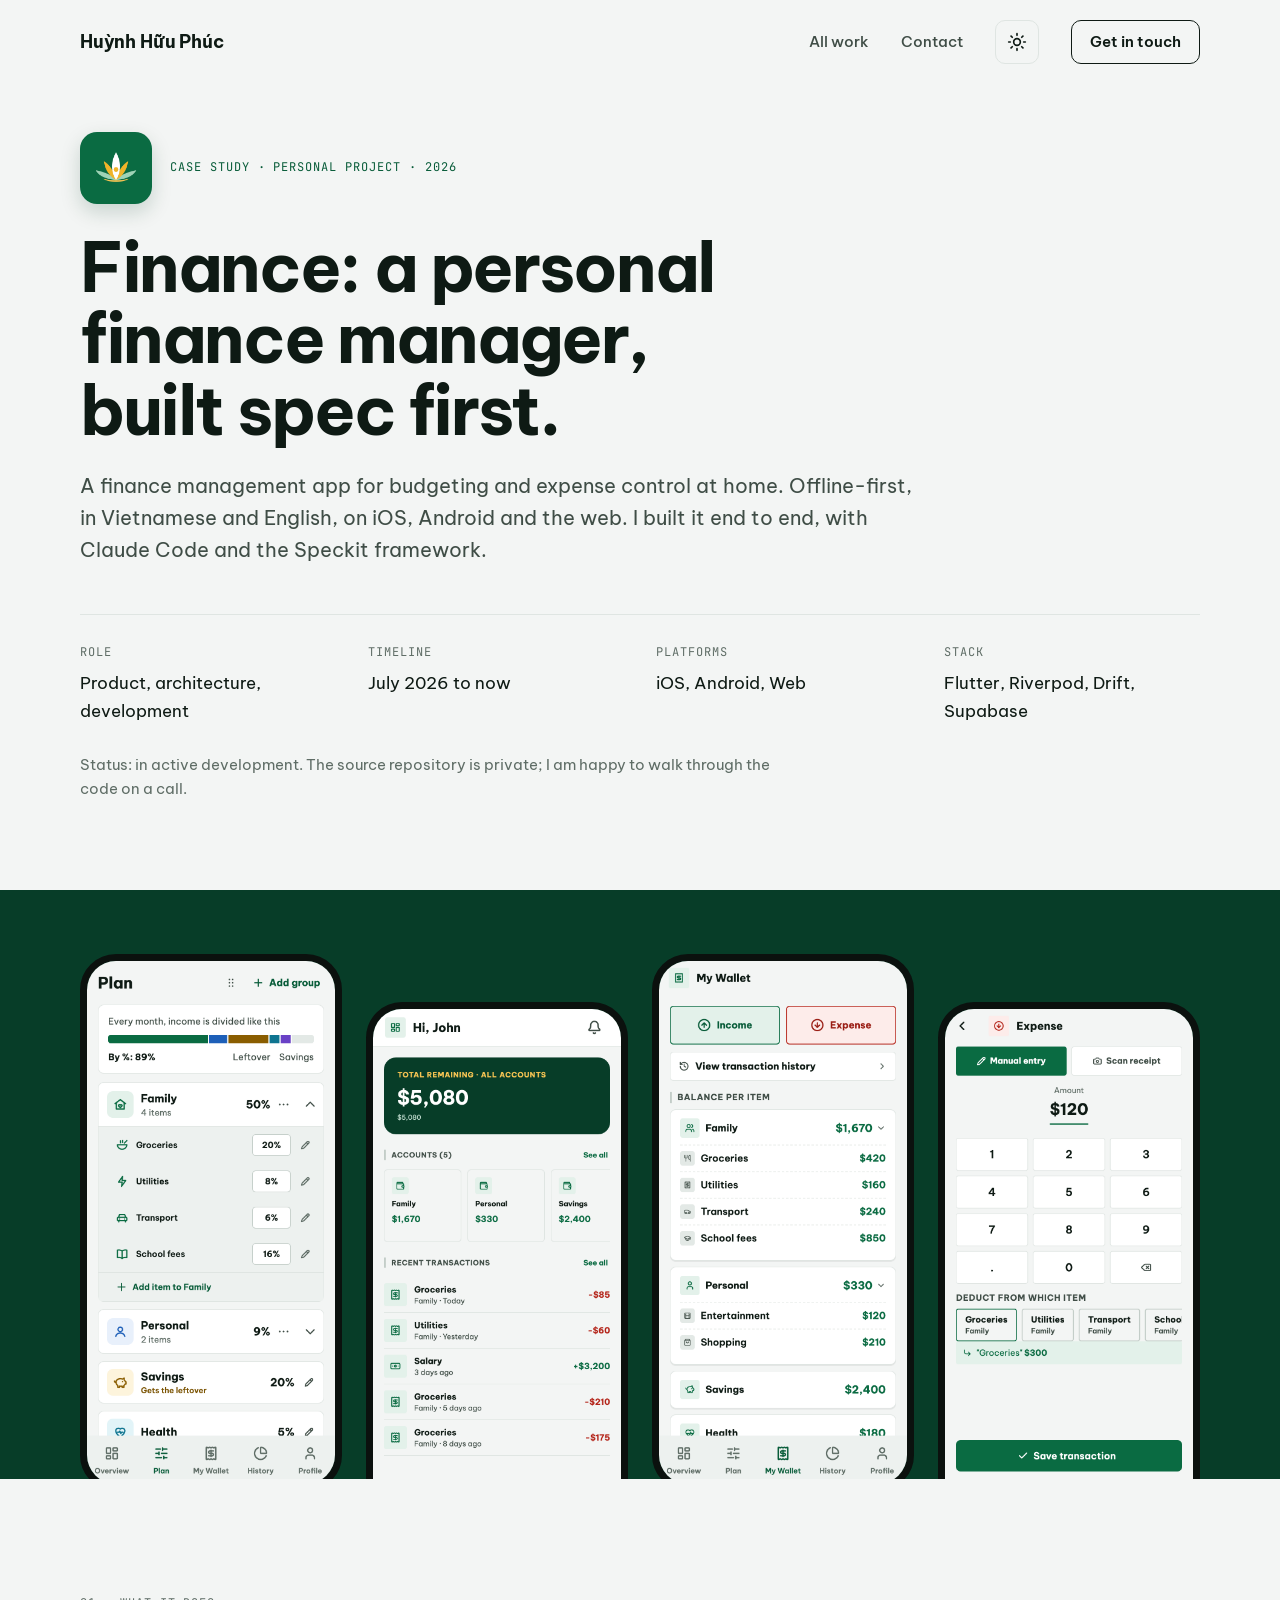
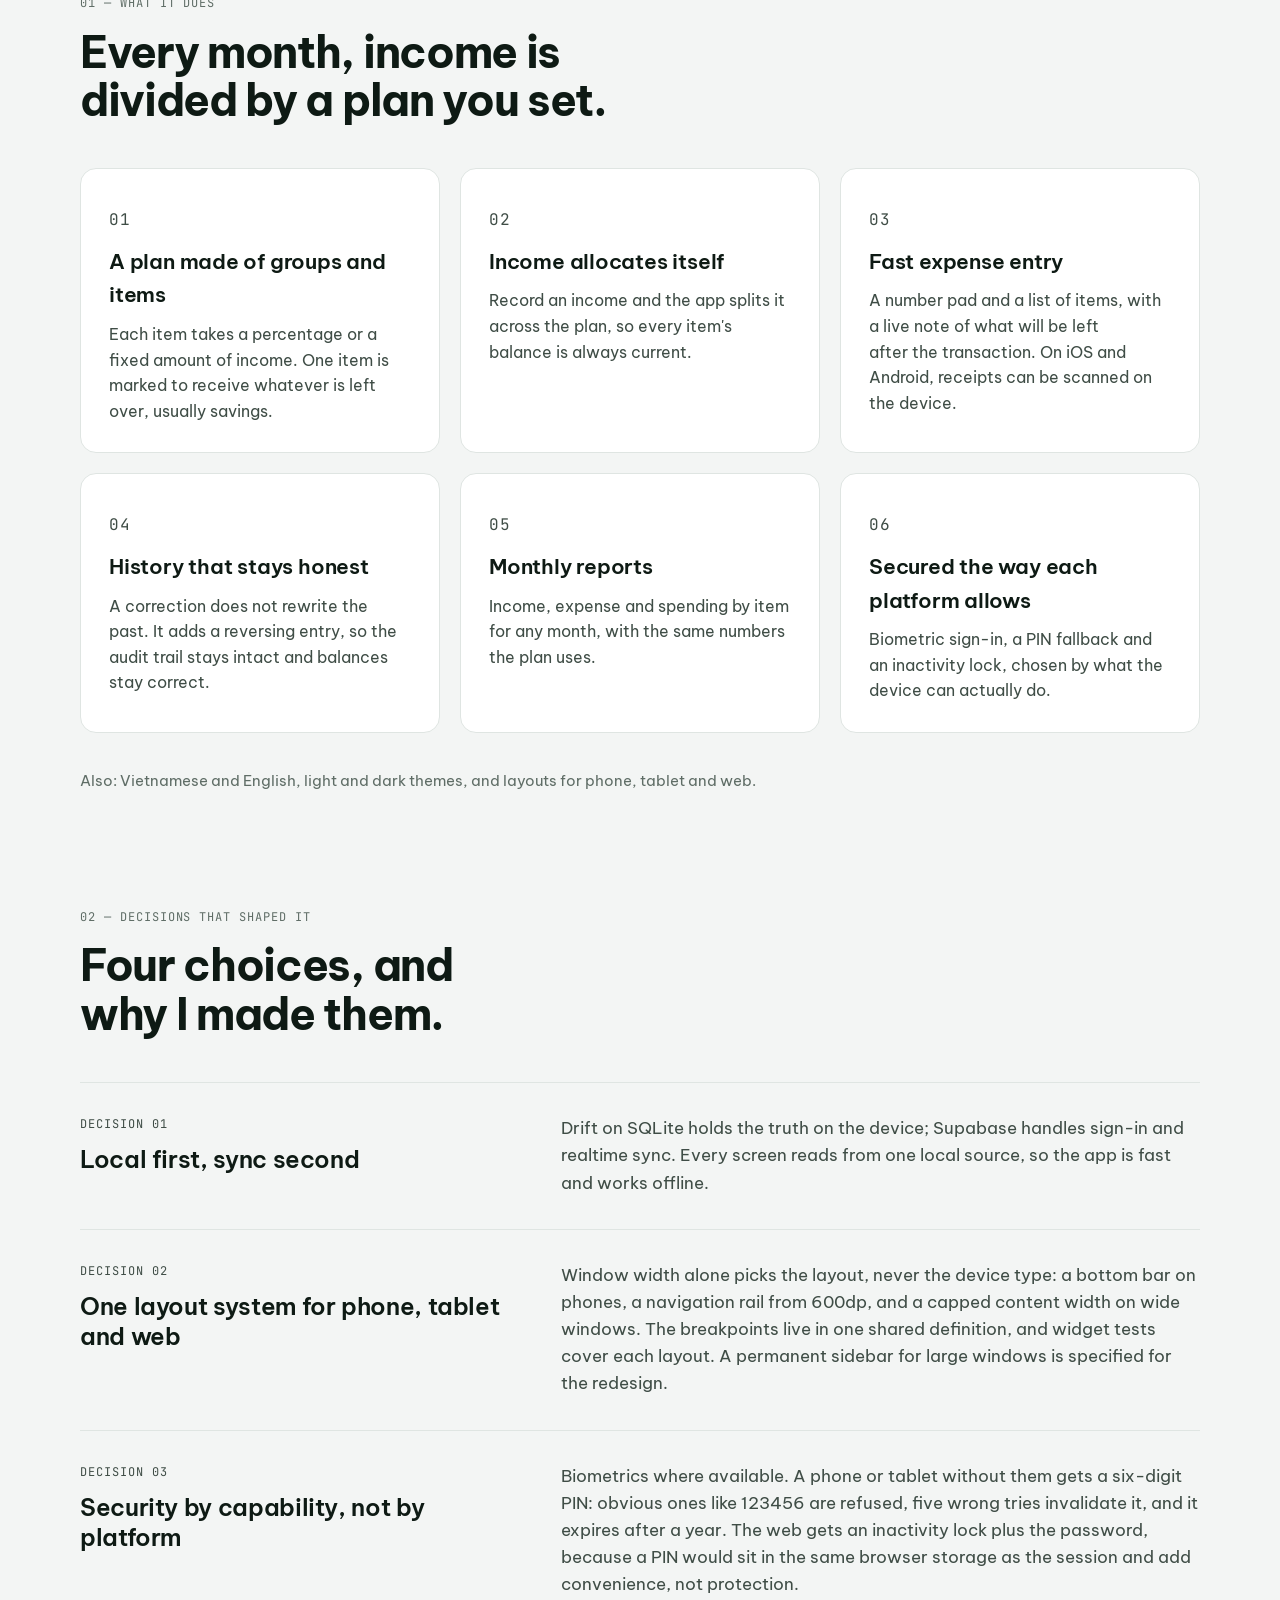
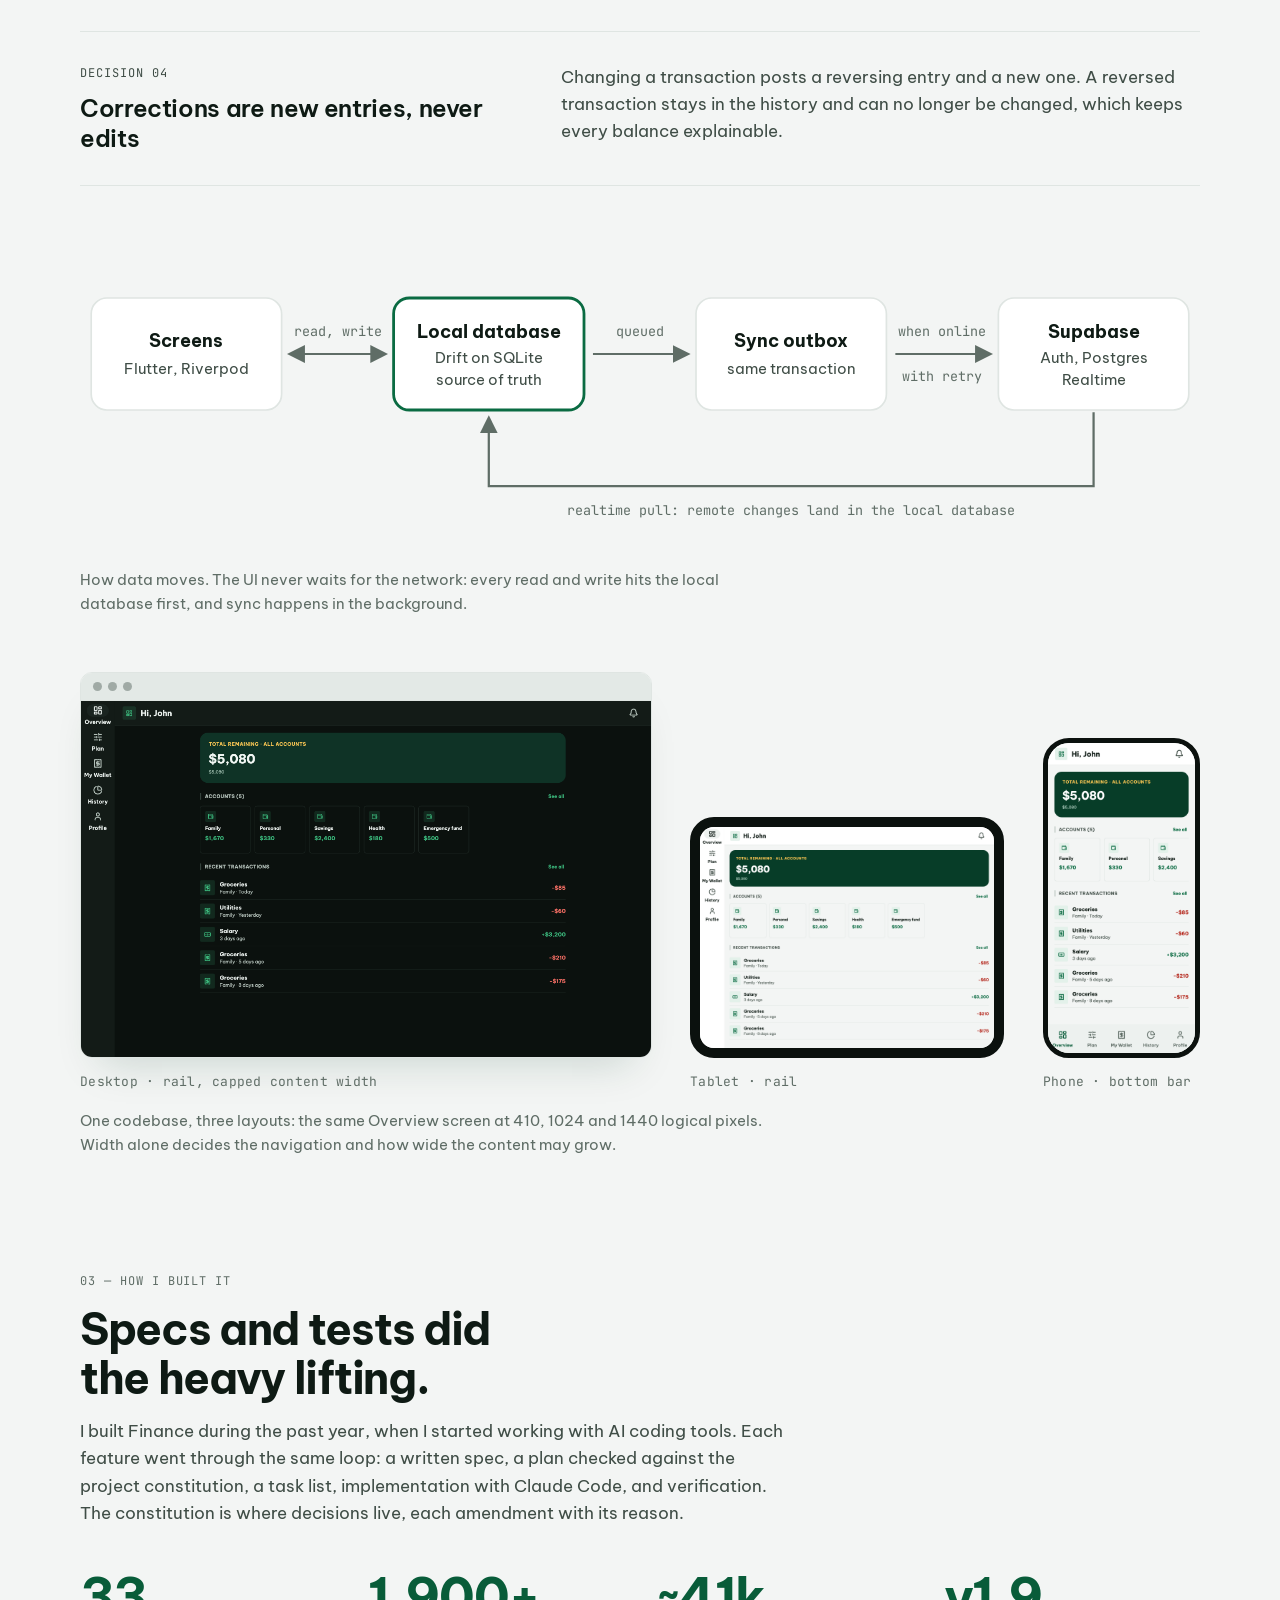
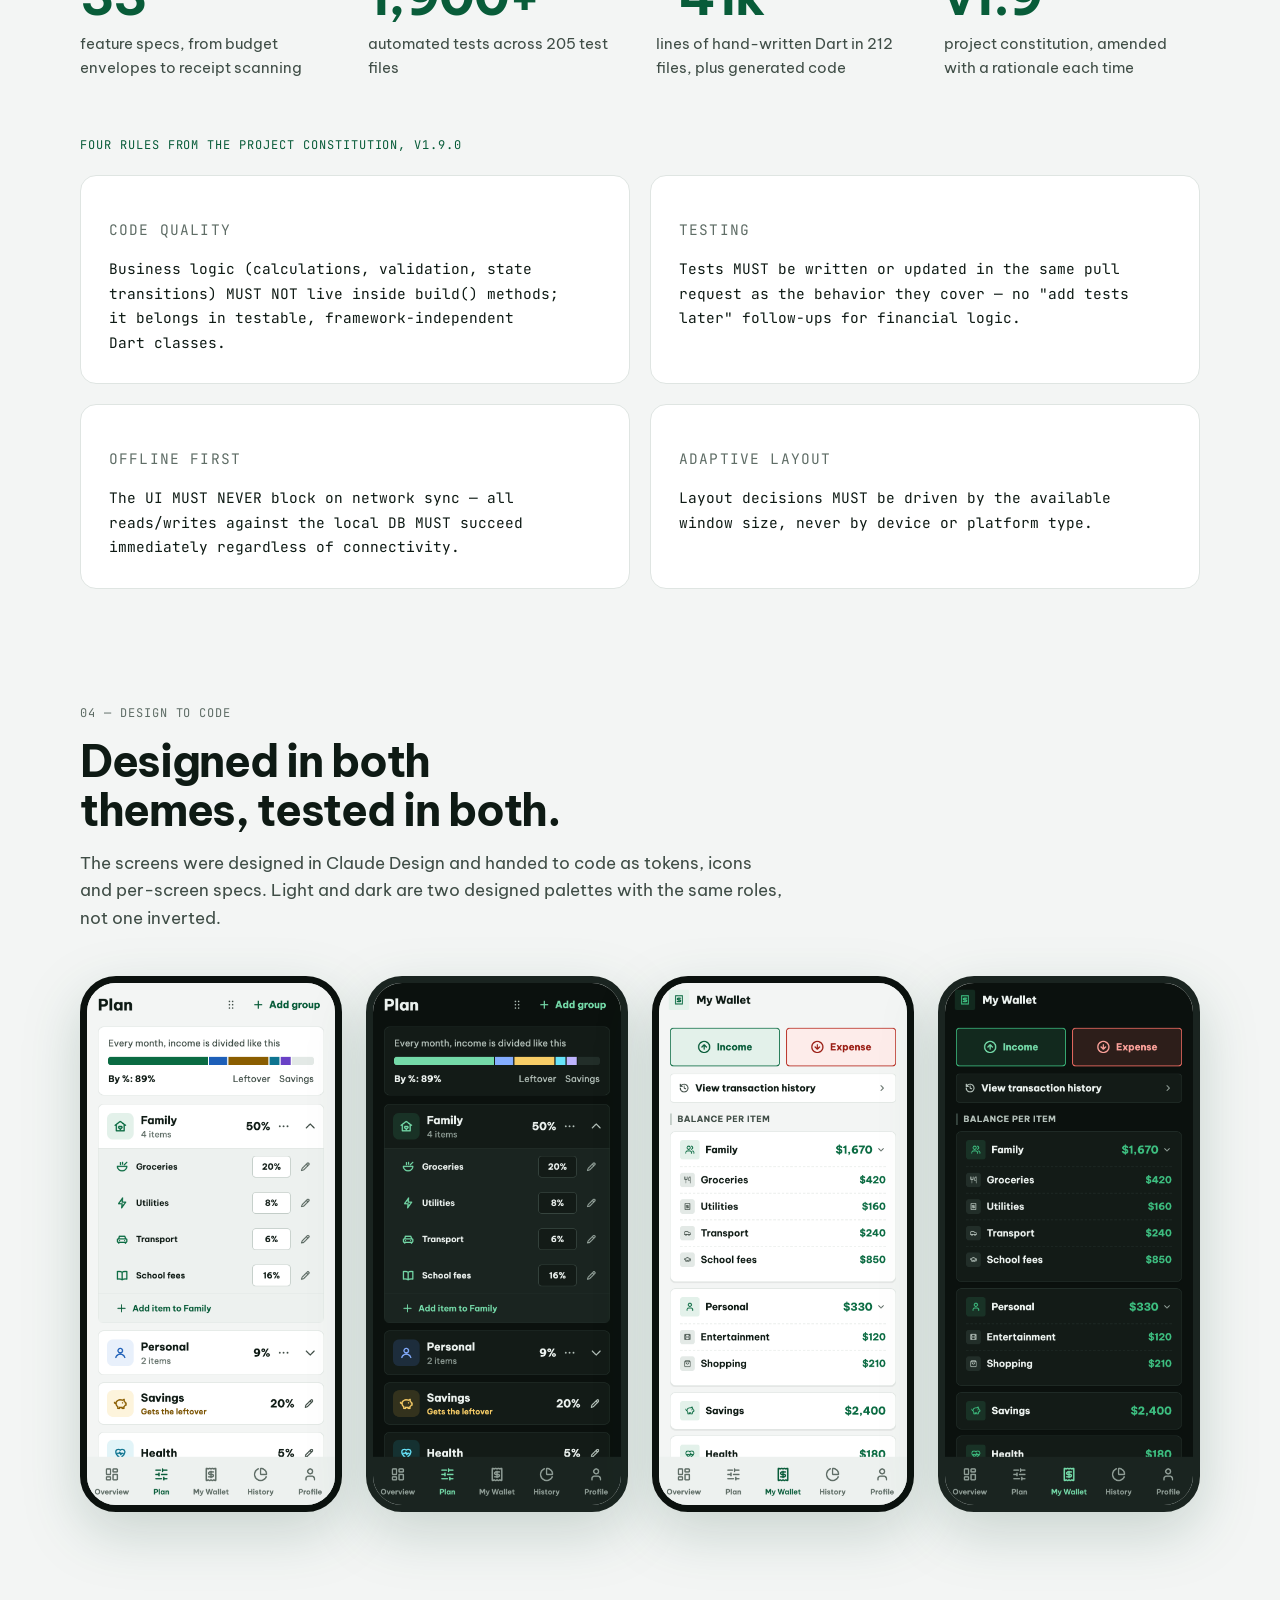
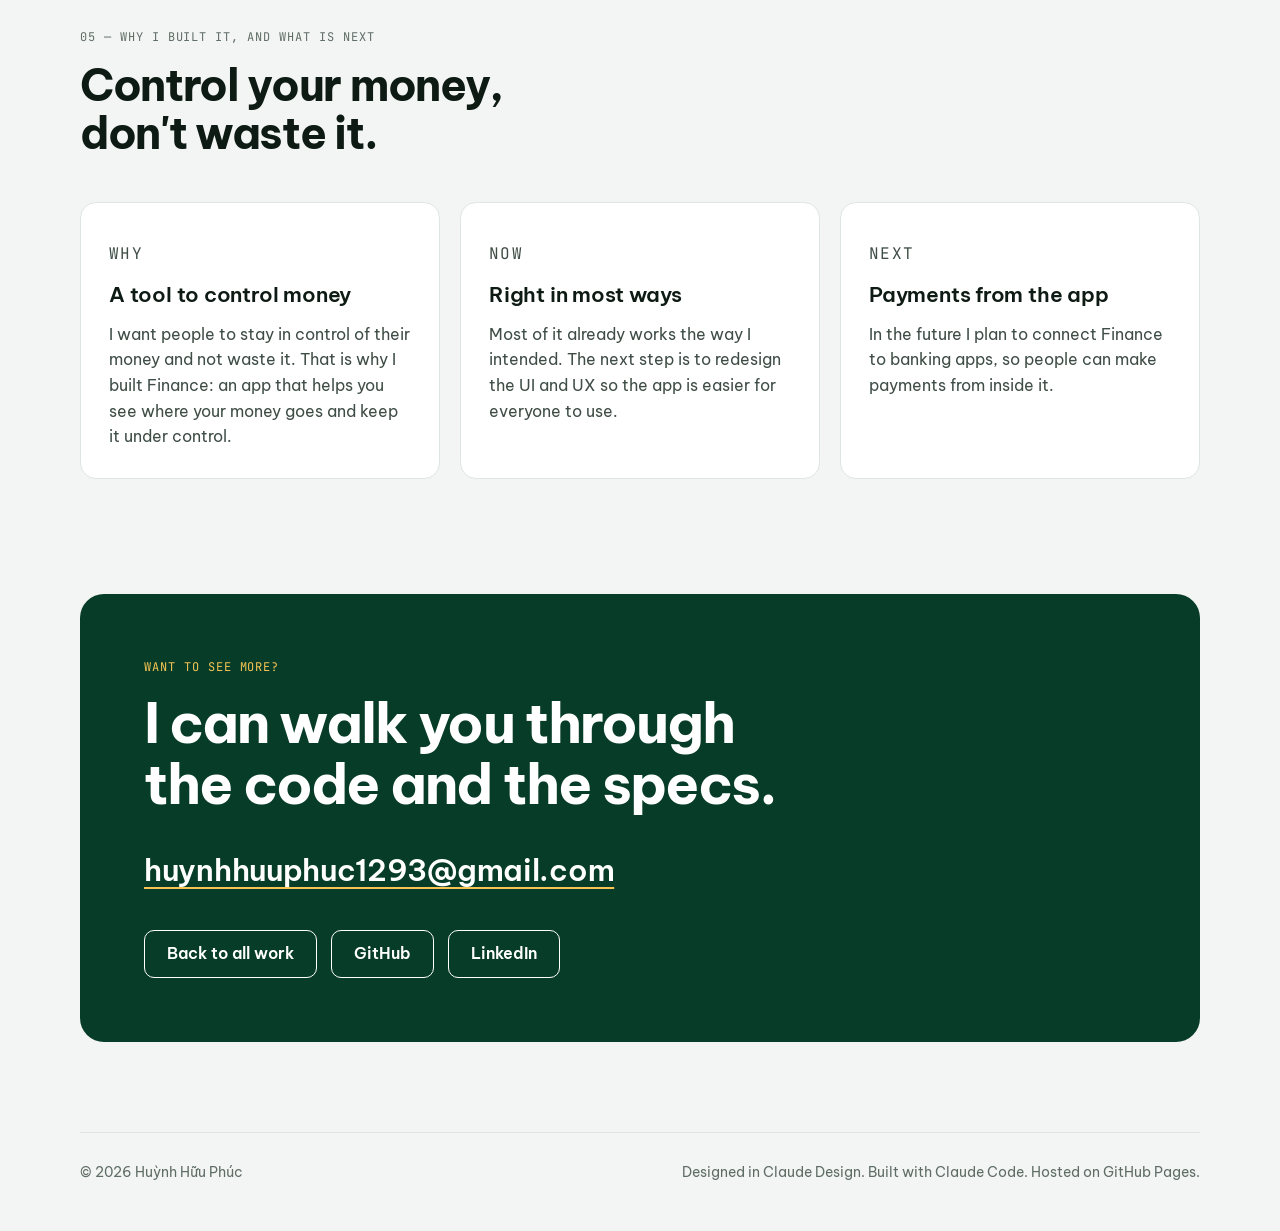
==== commit 061a14b6: "Add architecture and adaptive-layout figures, share image, fix facts - Add a data-flow diagram and a" ====
--- a/finance/index.html
+++ b/finance/index.html
@@ -10,7 +10,12 @@
 <meta property="og:title" content="Finance: a personal finance manager, built spec first">
 <meta property="og:description" content="Offline-first Flutter app on iOS, Android and the web. 33 feature specs, 1,900+ tests.">
 <meta property="og:url" content="https://phuchuynh2712.github.io/my-portfolio/finance/">
-<meta name="twitter:card" content="summary">
+<meta property="og:image" content="https://phuchuynh2712.github.io/my-portfolio/assets/img/og.png">
+<meta property="og:image:width" content="1200">
+<meta property="og:image:height" content="630">
+<meta property="og:image:alt" content="Huỳnh Hữu Phúc, Senior Software Engineer, with two screens of the Finance app">
+<meta name="twitter:card" content="summary_large_image">
+<meta name="twitter:image" content="https://phuchuynh2712.github.io/my-portfolio/assets/img/og.png">
 <meta name="theme-color" content="#073d28">
 <link rel="icon" href="../assets/img/favicon.svg" type="image/svg+xml">
 <link rel="preconnect" href="https://fonts.googleapis.com">
@@ -65,7 +70,7 @@
       <img class="phone" src="../assets/img/ks-plan-light.png" width="820" height="1728" alt="Plan screen: monthly income divided across groups and items">
       <img class="phone" src="../assets/img/ks-overview-light.png" width="820" height="1728" alt="Overview screen: total balance, accounts and recent transactions">
       <img class="phone" src="../assets/img/ks-wallet-light.png" width="820" height="1728" alt="Wallet screen: balance per item, with income and expense actions">
-      <img class="phone phone--dark" src="../assets/img/ks-overview-dark.png" width="820" height="1728" alt="Overview screen in dark theme">
+      <img class="phone" src="../assets/img/ks-expense-light.png" width="820" height="1728" alt="Expense entry: number pad, item picker and the balance left after the expense">
     </div>
   </div>
 </div>
@@ -78,7 +83,7 @@
   <div class="feature-grid">
     <article class="card feature"><p class="mono mono--accent">01</p><h3>A plan made of groups and items</h3><p>Each item takes a percentage or a fixed amount of income. One item is marked to receive whatever is left over, usually savings.</p></article>
     <article class="card feature"><p class="mono mono--accent">02</p><h3>Income allocates itself</h3><p>Record an income and the app splits it across the plan, so every item's balance is always current.</p></article>
-    <article class="card feature"><p class="mono mono--accent">03</p><h3>Fast expense entry</h3><p>A number pad and a list of items, with a live note of what will be left after the transaction. Receipts can be scanned.</p></article>
+    <article class="card feature"><p class="mono mono--accent">03</p><h3>Fast expense entry</h3><p>A number pad and a list of items, with a live note of what will be left after the transaction. On iOS and Android, receipts can be scanned on the device.</p></article>
     <article class="card feature"><p class="mono mono--accent">04</p><h3>History that stays honest</h3><p>A correction does not rewrite the past. It adds a reversing entry, so the audit trail stays intact and balances stay correct.</p></article>
     <article class="card feature"><p class="mono mono--accent">05</p><h3>Monthly reports</h3><p>Income, expense and spending by item for any month, with the same numbers the plan uses.</p></article>
     <article class="card feature"><p class="mono mono--accent">06</p><h3>Secured the way each platform allows</h3><p>Biometric sign-in, a PIN fallback and an inactivity lock, chosen by what the device can actually do.</p></article>
@@ -93,10 +98,67 @@
   </div>
   <div class="decisions">
     <div class="decision"><div><p class="mono mono--accent">Decision 01</p><h3>Local first, sync second</h3></div><p>Drift on SQLite holds the truth on the device; Supabase handles sign-in and realtime sync. Every screen reads from one local source, so the app is fast and works offline.</p></div>
-    <div class="decision"><div><p class="mono mono--accent">Decision 02</p><h3>One layout system for phone, tablet and web</h3></div><p>Window width alone picks the navigation: a bottom bar below 900dp, a rail from 900dp, a permanent sidebar from 1200dp. The thresholds live in one shared token set, and widget tests cover each layout.</p></div>
-    <div class="decision"><div><p class="mono mono--accent">Decision 03</p><h3>Security by capability, not by platform</h3></div><p>Biometrics where available. A phone without them gets a 6+ digit PIN with limited tries and an expiry. The web gets an inactivity lock plus the password, because a PIN would sit in the same browser storage as the session and add convenience, not protection.</p></div>
+    <div class="decision"><div><p class="mono mono--accent">Decision 02</p><h3>One layout system for phone, tablet and web</h3></div><p>Window width alone picks the layout, never the device type: a bottom bar on phones, a navigation rail from 600dp, and a capped content width on wide windows. The breakpoints live in one shared definition, and widget tests cover each layout. A permanent sidebar for large windows is specified for the redesign.</p></div>
+    <div class="decision"><div><p class="mono mono--accent">Decision 03</p><h3>Security by capability, not by platform</h3></div><p>Biometrics where available. A phone or tablet without them gets a six-digit PIN: obvious ones like 123456 are refused, five wrong tries invalidate it, and it expires after a year. The web gets an inactivity lock plus the password, because a PIN would sit in the same browser storage as the session and add convenience, not protection.</p></div>
     <div class="decision"><div><p class="mono mono--accent">Decision 04</p><h3>Corrections are new entries, never edits</h3></div><p>Changing a transaction posts a reversing entry and a new one. A reversed transaction stays in the history and can no longer be changed, which keeps every balance explainable.</p></div>
   </div>
+
+  <figure class="figure">
+    <div class="diagram-wrap" tabindex="0" role="region" aria-label="Diagram: how data moves in Finance (scrolls sideways on small screens)">
+      <svg class="diagram" viewBox="0 0 1000 270" role="img" aria-labelledby="flow-title flow-desc">
+        <title id="flow-title">How data moves in Finance</title>
+        <desc id="flow-desc">Screens read and write the local database immediately. Every write also goes into a sync outbox in the same transaction. The outbox is sent to Supabase in the background when the device is online. Remote changes come back into the local database through a realtime pull.</desc>
+        <defs><marker id="arr" viewBox="0 0 10 10" refX="8" refY="5" markerWidth="8" markerHeight="8" orient="auto-start-reverse"><path d="M0 0L10 5L0 10z"/></marker></defs>
+        <rect class="box" x="10" y="50" width="170" height="100" rx="14"/>
+        <text class="t" x="95" y="94" text-anchor="middle">Screens</text>
+        <text class="s" x="95" y="118" text-anchor="middle">Flutter, Riverpod</text>
+        <rect class="box box--core" x="280" y="50" width="170" height="100" rx="14"/>
+        <text class="t" x="365" y="86" text-anchor="middle">Local database</text>
+        <text class="s" x="365" y="108" text-anchor="middle">Drift on SQLite</text>
+        <text class="s" x="365" y="128" text-anchor="middle">source of truth</text>
+        <rect class="box" x="550" y="50" width="170" height="100" rx="14"/>
+        <text class="t" x="635" y="94" text-anchor="middle">Sync outbox</text>
+        <text class="s" x="635" y="118" text-anchor="middle">same transaction</text>
+        <rect class="box" x="820" y="50" width="170" height="100" rx="14"/>
+        <text class="t" x="905" y="86" text-anchor="middle">Supabase</text>
+        <text class="s" x="905" y="108" text-anchor="middle">Auth, Postgres</text>
+        <text class="s" x="905" y="128" text-anchor="middle">Realtime</text>
+        <line class="arrow" x1="188" y1="100" x2="272" y2="100" marker-start="url(#arr)" marker-end="url(#arr)"/>
+        <text class="l" x="230" y="84" text-anchor="middle">read, write</text>
+        <line class="arrow" x1="458" y1="100" x2="542" y2="100" marker-end="url(#arr)"/>
+        <text class="l" x="500" y="84" text-anchor="middle">queued</text>
+        <line class="arrow" x1="728" y1="100" x2="812" y2="100" marker-end="url(#arr)"/>
+        <text class="l" x="770" y="84" text-anchor="middle">when online</text>
+        <text class="l" x="770" y="124" text-anchor="middle">with retry</text>
+        <path class="arrow" d="M905 152 V218 H365 V158" marker-end="url(#arr)"/>
+        <text class="l" x="635" y="244" text-anchor="middle">realtime pull: remote changes land in the local database</text>
+      </svg>
+    </div>
+    <figcaption>How data moves. The UI never waits for the network: every read and write hits the local database first, and sync happens in the background.</figcaption>
+  </figure>
+
+  <figure class="figure">
+    <div class="devices">
+      <div class="device device--desktop">
+        <div class="frame-desktop">
+          <div class="frame-bar" aria-hidden="true"><i></i><i></i><i></i></div>
+          <img src="../assets/img/ks-desktop-overview-dark.png" width="2160" height="1350" loading="lazy" alt="Overview screen in a desktop-width window, dark theme: navigation rail on the left and the content centred at a capped width">
+        </div>
+        <p class="mono device-label">Desktop · rail, capped content width</p>
+      </div>
+      <div class="device device--tablet">
+        <div class="frame-tablet">
+          <img src="../assets/img/ks-tablet-overview.png" width="1536" height="1152" loading="lazy" alt="Overview screen in a tablet-width window: navigation rail on the left">
+        </div>
+        <p class="mono device-label">Tablet · rail</p>
+      </div>
+      <div class="device device--phone">
+        <img class="phone" src="../assets/img/ks-overview-light.png" width="820" height="1728" loading="lazy" alt="Overview screen on a phone: bottom navigation bar">
+        <p class="mono device-label">Phone · bottom bar</p>
+      </div>
+    </div>
+    <figcaption>One codebase, three layouts: the same Overview screen at 410, 1024 and 1440 logical pixels. Width alone decides the navigation and how wide the content may grow.</figcaption>
+  </figure>
 </section>
 
 <section class="section container" aria-labelledby="built-title">
@@ -108,7 +170,7 @@
   <div class="numbers">
     <div><div class="number">33</div><div class="number-label">feature specs, from budget envelopes to receipt scanning</div></div>
     <div><div class="number">1,900+</div><div class="number-label">automated tests across 205 test files</div></div>
-    <div><div class="number">~50k</div><div class="number-label">lines of Dart in 213 files</div></div>
+    <div><div class="number">~41k</div><div class="number-label">lines of hand-written Dart in 212 files, plus generated code</div></div>
     <div><div class="number">v1.9</div><div class="number-label">project constitution, amended with a rationale each time</div></div>
   </div>
   <div class="quotes">
--- a/assets/css/styles.css
+++ b/assets/css/styles.css
@@ -967,7 +967,7 @@
 
 .quote-grid {
   display: grid;
-  grid-template-columns: repeat(auto-fit, minmax(min(340px, 100%), 1fr));
+  grid-template-columns: repeat(auto-fit, minmax(min(480px, 100%), 1fr));
   gap: 20px;
   margin-top: 20px;
 }
@@ -997,6 +997,162 @@
   filter: drop-shadow(0 20px 28px var(--shadow));
 }
 
+/* Figures */
+.figure {
+  margin: 56px 0 0;
+}
+
+.figure figcaption {
+  margin-top: 16px;
+  color: var(--faint);
+  font-size: 15px;
+  max-width: 70ch;
+  text-wrap: pretty;
+}
+
+.diagram-wrap {
+  overflow-x: auto;
+  padding-bottom: 8px;
+}
+
+.diagram {
+  display: block;
+  width: 100%;
+  min-width: 720px;
+  height: auto;
+}
+
+.diagram .box {
+  fill: var(--panel);
+  stroke: var(--line);
+  stroke-width: 1.5;
+}
+
+.diagram .box--core {
+  stroke: var(--accent);
+  stroke-width: 2.5;
+}
+
+.diagram .t {
+  fill: var(--ink);
+  font-family: var(--font);
+  font-size: 16px;
+  font-weight: 700;
+}
+
+.diagram .s {
+  fill: var(--dim);
+  font-family: var(--font);
+  font-size: 13px;
+}
+
+.diagram .l {
+  fill: var(--faint);
+  font-family: var(--mono);
+  font-size: 12px;
+}
+
+.diagram .arrow {
+  stroke: var(--faint);
+  stroke-width: 2;
+  fill: none;
+}
+
+.diagram marker path {
+  fill: var(--faint);
+  stroke: none;
+}
+
+.devices {
+  display: flex;
+  align-items: flex-end;
+  gap: clamp(16px, 3vw, 40px);
+  margin-top: 24px;
+}
+
+.device {
+  min-width: 0;
+}
+
+.device--desktop {
+  flex: 4 1 0;
+}
+
+.device--tablet {
+  flex: 2.2 1 0;
+}
+
+.device--phone {
+  flex: 1.1 1 0;
+}
+
+.device img {
+  display: block;
+  width: 100%;
+  height: auto;
+}
+
+.device--phone .phone {
+  border-width: 5px;
+  border-radius: 26px;
+}
+
+.frame-desktop {
+  border: 1px solid var(--line);
+  border-radius: 12px;
+  overflow: hidden;
+  background: var(--panel);
+  box-shadow: 0 24px 40px -20px var(--shadow);
+}
+
+.frame-bar {
+  display: flex;
+  align-items: center;
+  gap: 6px;
+  height: 28px;
+  padding: 0 12px;
+  background: var(--tint);
+  border-bottom: 1px solid var(--line);
+}
+
+.frame-bar i {
+  width: 9px;
+  height: 9px;
+  border-radius: 50%;
+  background: var(--faint);
+  opacity: 0.5;
+}
+
+.frame-tablet {
+  border: 10px solid var(--bezel);
+  border-radius: 24px;
+  background: var(--bezel);
+  overflow: hidden;
+}
+
+.device-label {
+  margin-top: 14px;
+  text-transform: none;
+  letter-spacing: 0.02em;
+  font-size: 13px;
+}
+
+@media (max-width: 720px) {
+  .devices {
+    flex-direction: column;
+    align-items: stretch;
+  }
+  .device--desktop,
+  .device--tablet {
+    flex: none;
+  }
+  .device--phone {
+    flex: none;
+    align-self: center;
+    width: min(240px, 100%);
+  }
+}
+
 /* Plain text pages */
 .not-found {
   padding: 96px 0;
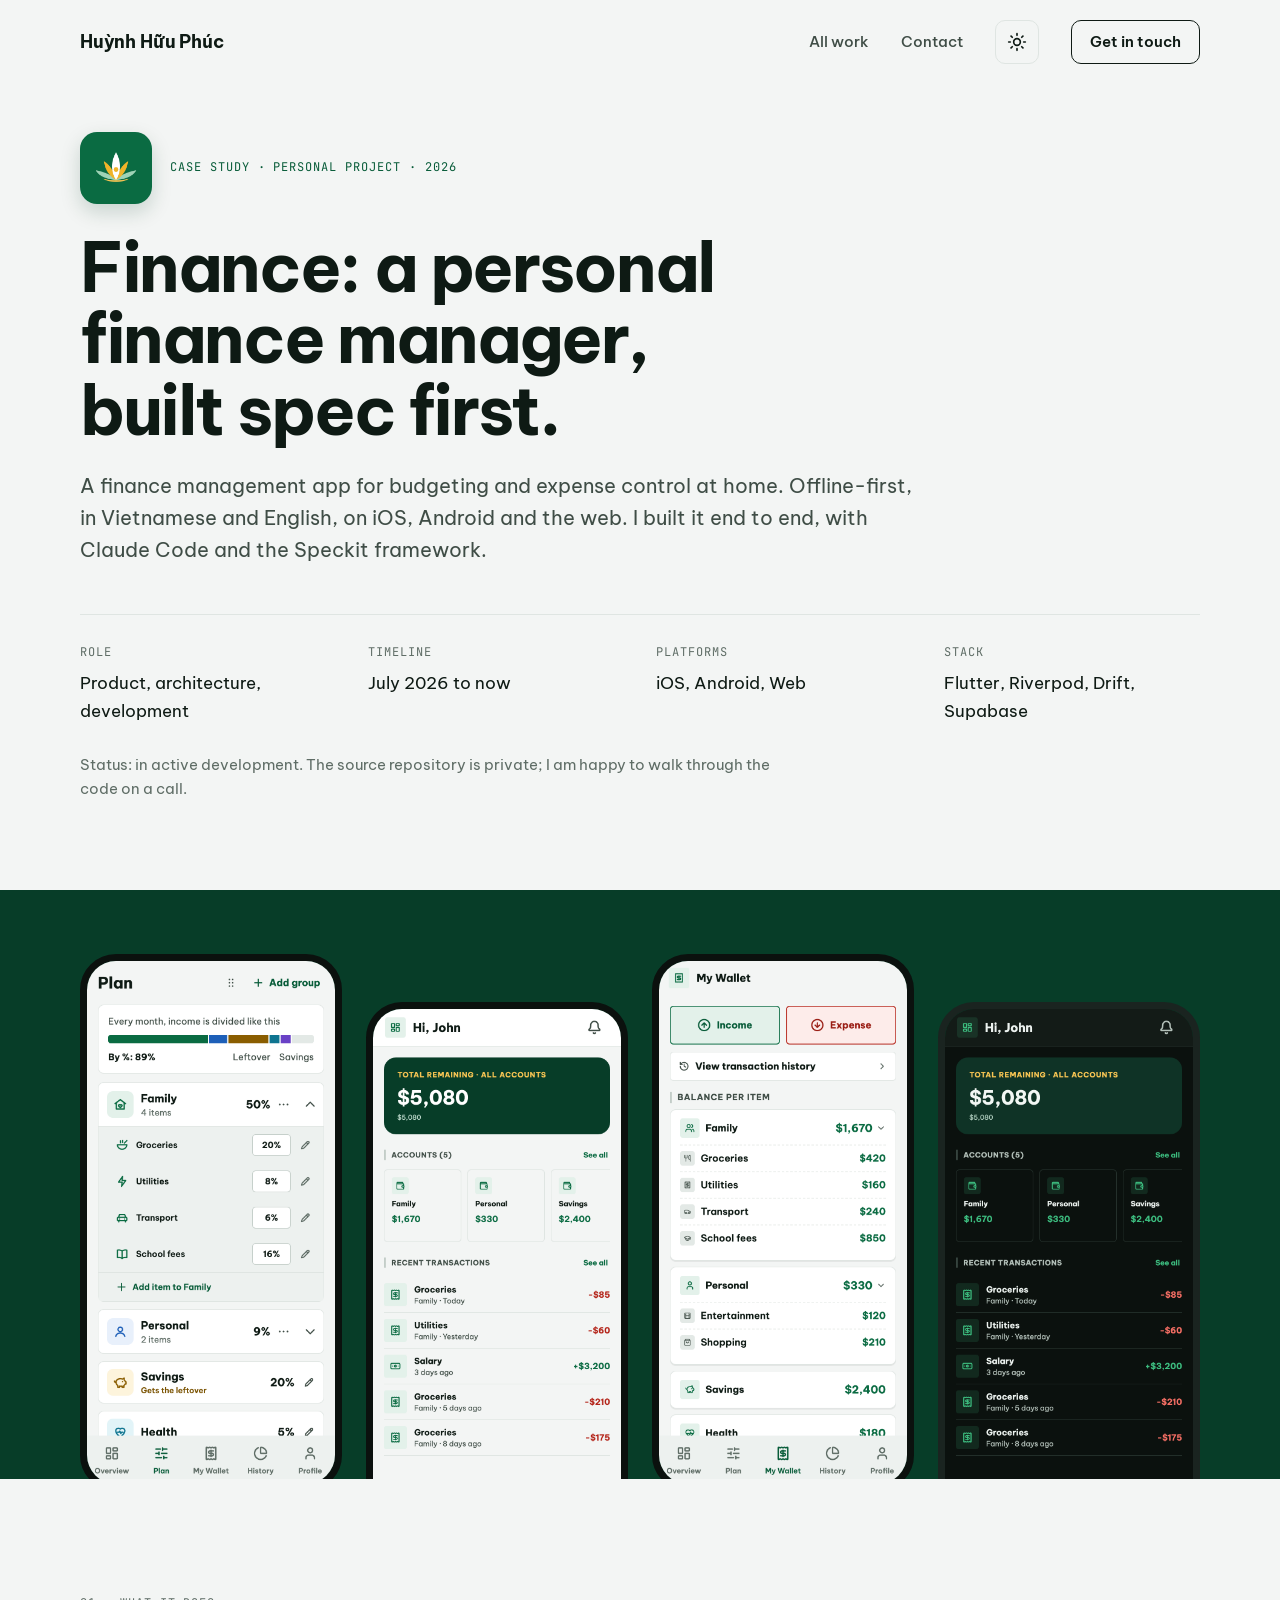
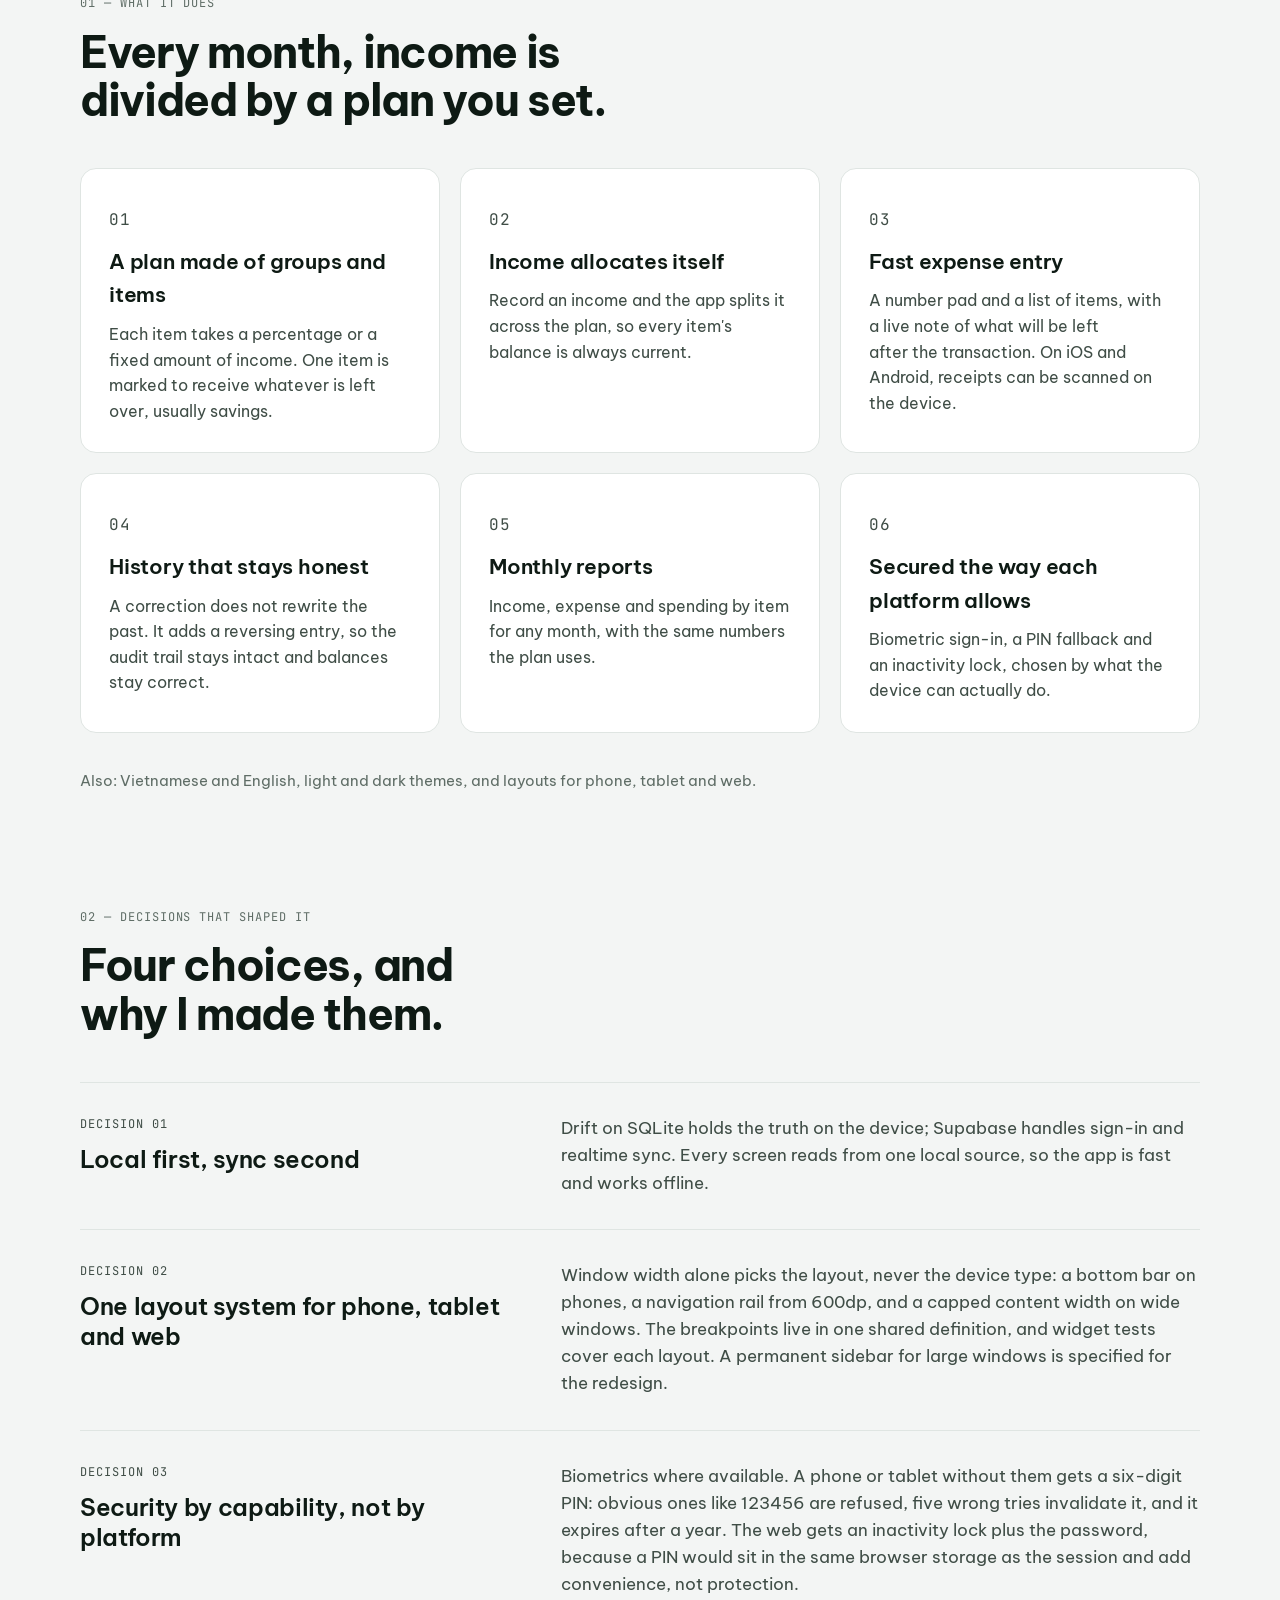
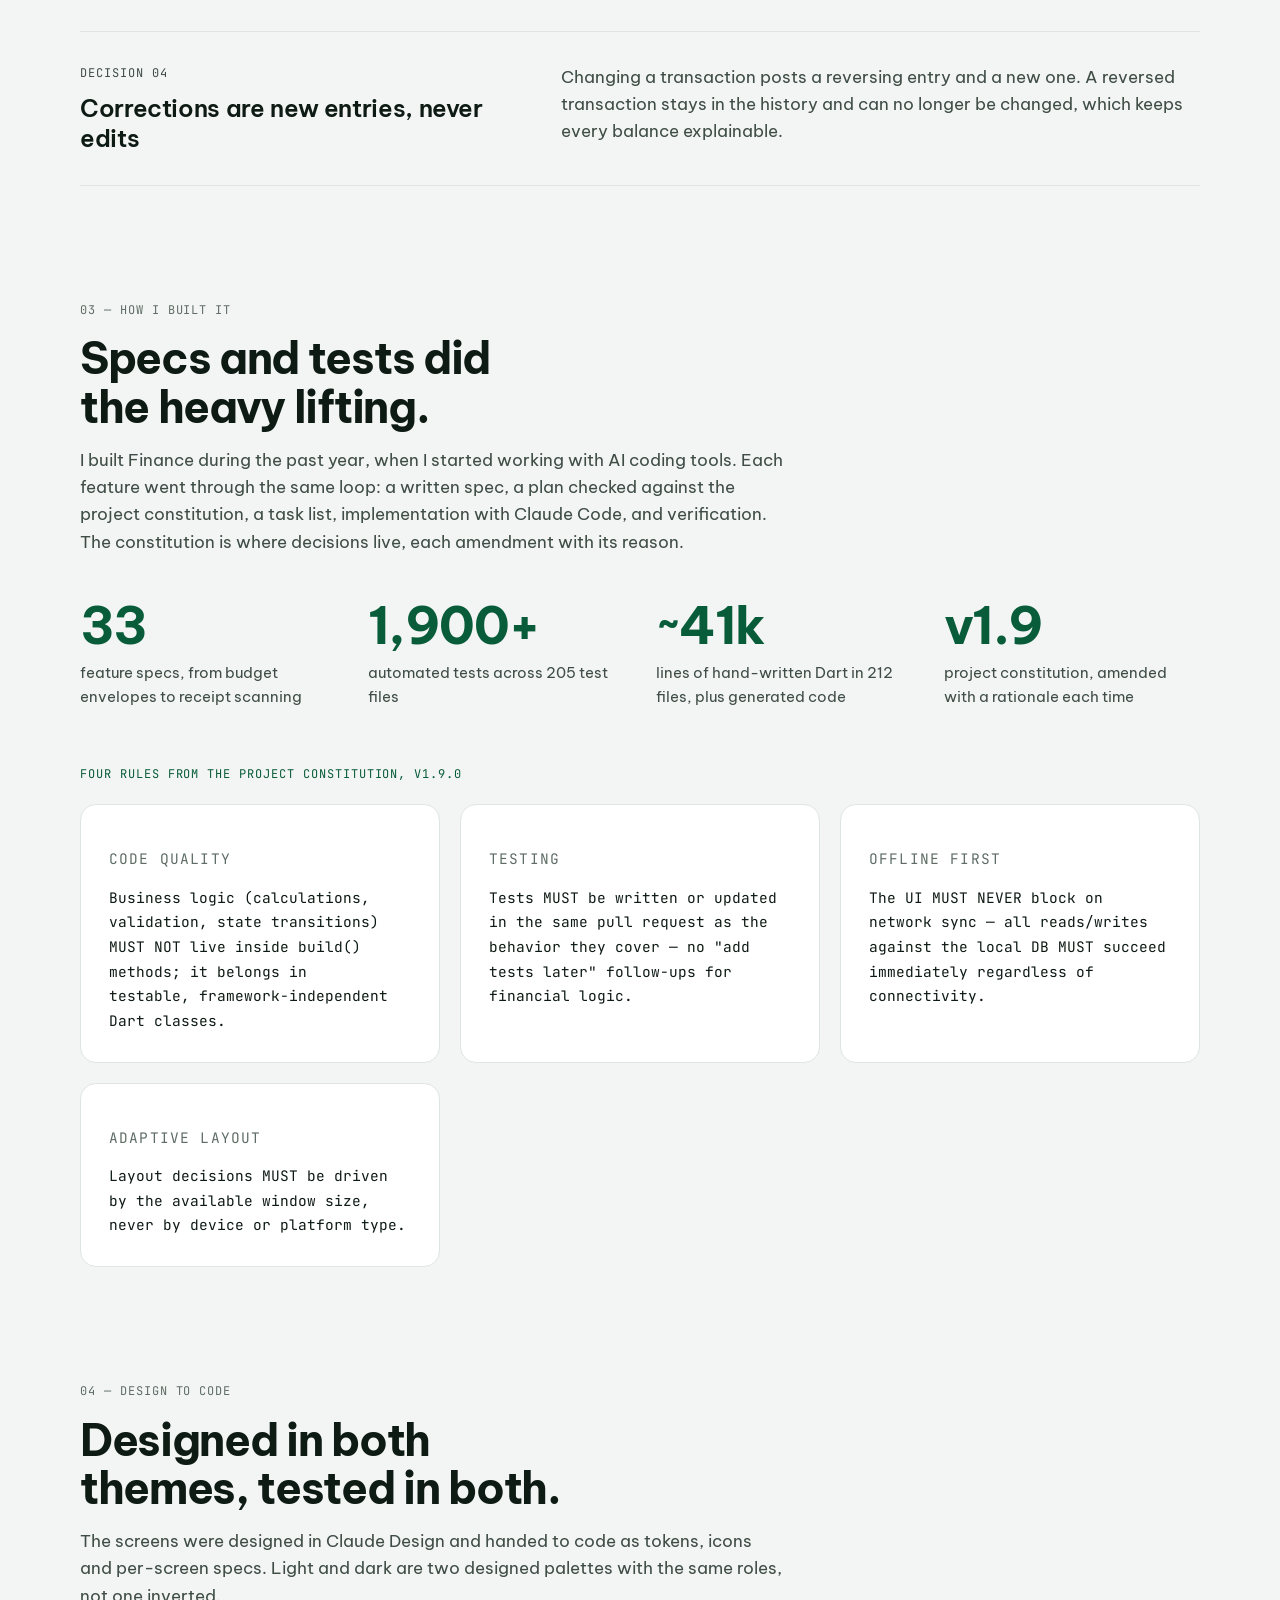
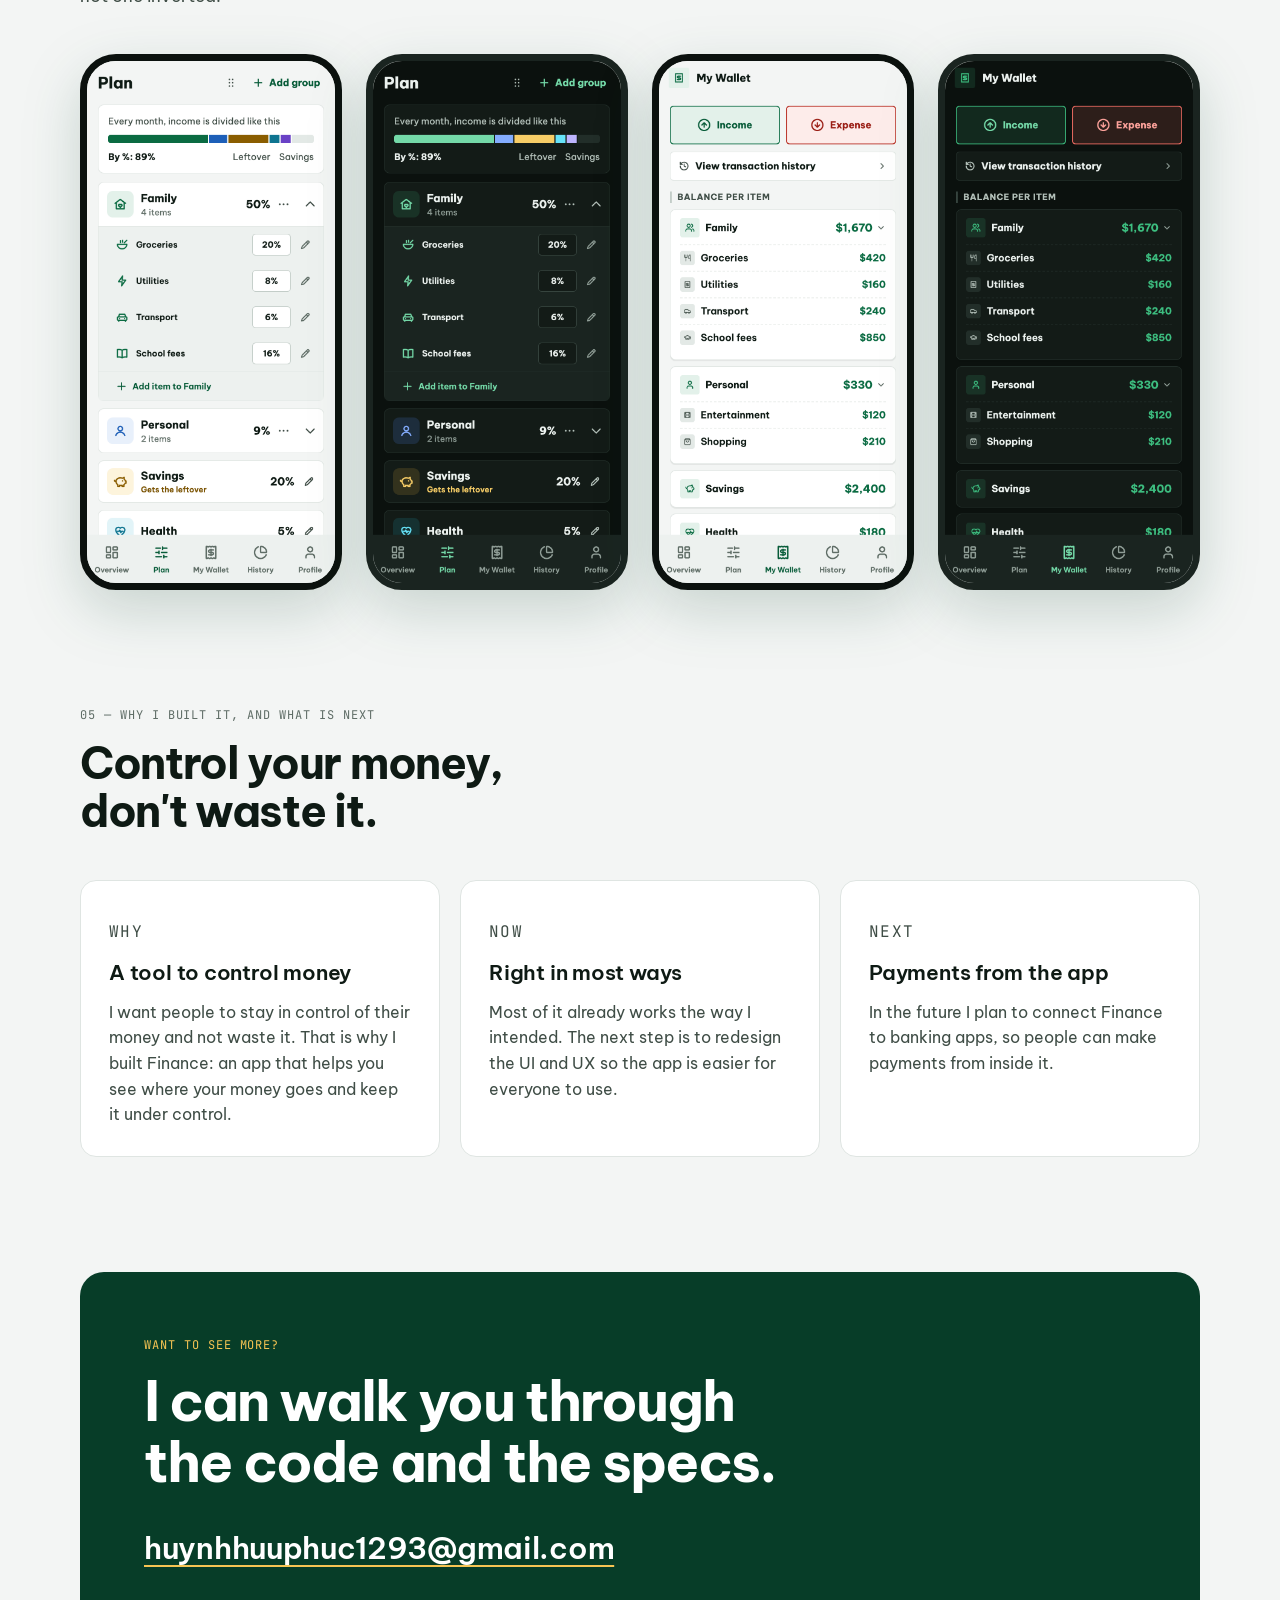
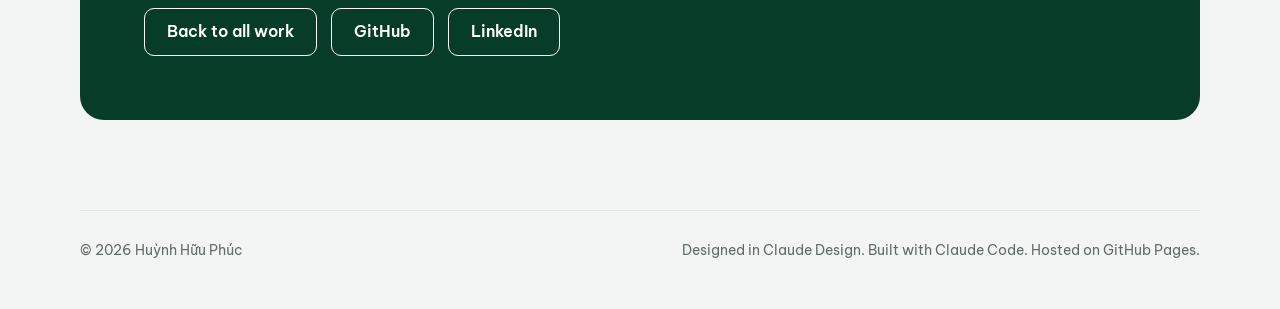
==== commit 2ede027c: "Remove visuals added without a design review, keep the fact fixes Take out the data-flow diagram, th" ====
--- a/finance/index.html
+++ b/finance/index.html
@@ -10,12 +10,7 @@
 <meta property="og:title" content="Finance: a personal finance manager, built spec first">
 <meta property="og:description" content="Offline-first Flutter app on iOS, Android and the web. 33 feature specs, 1,900+ tests.">
 <meta property="og:url" content="https://phuchuynh2712.github.io/my-portfolio/finance/">
-<meta property="og:image" content="https://phuchuynh2712.github.io/my-portfolio/assets/img/og.png">
-<meta property="og:image:width" content="1200">
-<meta property="og:image:height" content="630">
-<meta property="og:image:alt" content="Huỳnh Hữu Phúc, Senior Software Engineer, with two screens of the Finance app">
-<meta name="twitter:card" content="summary_large_image">
-<meta name="twitter:image" content="https://phuchuynh2712.github.io/my-portfolio/assets/img/og.png">
+<meta name="twitter:card" content="summary">
 <meta name="theme-color" content="#073d28">
 <link rel="icon" href="../assets/img/favicon.svg" type="image/svg+xml">
 <link rel="preconnect" href="https://fonts.googleapis.com">
@@ -70,7 +65,7 @@
       <img class="phone" src="../assets/img/ks-plan-light.png" width="820" height="1728" alt="Plan screen: monthly income divided across groups and items">
       <img class="phone" src="../assets/img/ks-overview-light.png" width="820" height="1728" alt="Overview screen: total balance, accounts and recent transactions">
       <img class="phone" src="../assets/img/ks-wallet-light.png" width="820" height="1728" alt="Wallet screen: balance per item, with income and expense actions">
-      <img class="phone" src="../assets/img/ks-expense-light.png" width="820" height="1728" alt="Expense entry: number pad, item picker and the balance left after the expense">
+      <img class="phone phone--dark" src="../assets/img/ks-overview-dark.png" width="820" height="1728" alt="Overview screen in dark theme">
     </div>
   </div>
 </div>
@@ -102,63 +97,6 @@
     <div class="decision"><div><p class="mono mono--accent">Decision 03</p><h3>Security by capability, not by platform</h3></div><p>Biometrics where available. A phone or tablet without them gets a six-digit PIN: obvious ones like 123456 are refused, five wrong tries invalidate it, and it expires after a year. The web gets an inactivity lock plus the password, because a PIN would sit in the same browser storage as the session and add convenience, not protection.</p></div>
     <div class="decision"><div><p class="mono mono--accent">Decision 04</p><h3>Corrections are new entries, never edits</h3></div><p>Changing a transaction posts a reversing entry and a new one. A reversed transaction stays in the history and can no longer be changed, which keeps every balance explainable.</p></div>
   </div>
-
-  <figure class="figure">
-    <div class="diagram-wrap" tabindex="0" role="region" aria-label="Diagram: how data moves in Finance (scrolls sideways on small screens)">
-      <svg class="diagram" viewBox="0 0 1000 270" role="img" aria-labelledby="flow-title flow-desc">
-        <title id="flow-title">How data moves in Finance</title>
-        <desc id="flow-desc">Screens read and write the local database immediately. Every write also goes into a sync outbox in the same transaction. The outbox is sent to Supabase in the background when the device is online. Remote changes come back into the local database through a realtime pull.</desc>
-        <defs><marker id="arr" viewBox="0 0 10 10" refX="8" refY="5" markerWidth="8" markerHeight="8" orient="auto-start-reverse"><path d="M0 0L10 5L0 10z"/></marker></defs>
-        <rect class="box" x="10" y="50" width="170" height="100" rx="14"/>
-        <text class="t" x="95" y="94" text-anchor="middle">Screens</text>
-        <text class="s" x="95" y="118" text-anchor="middle">Flutter, Riverpod</text>
-        <rect class="box box--core" x="280" y="50" width="170" height="100" rx="14"/>
-        <text class="t" x="365" y="86" text-anchor="middle">Local database</text>
-        <text class="s" x="365" y="108" text-anchor="middle">Drift on SQLite</text>
-        <text class="s" x="365" y="128" text-anchor="middle">source of truth</text>
-        <rect class="box" x="550" y="50" width="170" height="100" rx="14"/>
-        <text class="t" x="635" y="94" text-anchor="middle">Sync outbox</text>
-        <text class="s" x="635" y="118" text-anchor="middle">same transaction</text>
-        <rect class="box" x="820" y="50" width="170" height="100" rx="14"/>
-        <text class="t" x="905" y="86" text-anchor="middle">Supabase</text>
-        <text class="s" x="905" y="108" text-anchor="middle">Auth, Postgres</text>
-        <text class="s" x="905" y="128" text-anchor="middle">Realtime</text>
-        <line class="arrow" x1="188" y1="100" x2="272" y2="100" marker-start="url(#arr)" marker-end="url(#arr)"/>
-        <text class="l" x="230" y="84" text-anchor="middle">read, write</text>
-        <line class="arrow" x1="458" y1="100" x2="542" y2="100" marker-end="url(#arr)"/>
-        <text class="l" x="500" y="84" text-anchor="middle">queued</text>
-        <line class="arrow" x1="728" y1="100" x2="812" y2="100" marker-end="url(#arr)"/>
-        <text class="l" x="770" y="84" text-anchor="middle">when online</text>
-        <text class="l" x="770" y="124" text-anchor="middle">with retry</text>
-        <path class="arrow" d="M905 152 V218 H365 V158" marker-end="url(#arr)"/>
-        <text class="l" x="635" y="244" text-anchor="middle">realtime pull: remote changes land in the local database</text>
-      </svg>
-    </div>
-    <figcaption>How data moves. The UI never waits for the network: every read and write hits the local database first, and sync happens in the background.</figcaption>
-  </figure>
-
-  <figure class="figure">
-    <div class="devices">
-      <div class="device device--desktop">
-        <div class="frame-desktop">
-          <div class="frame-bar" aria-hidden="true"><i></i><i></i><i></i></div>
-          <img src="../assets/img/ks-desktop-overview-dark.png" width="2160" height="1350" loading="lazy" alt="Overview screen in a desktop-width window, dark theme: navigation rail on the left and the content centred at a capped width">
-        </div>
-        <p class="mono device-label">Desktop · rail, capped content width</p>
-      </div>
-      <div class="device device--tablet">
-        <div class="frame-tablet">
-          <img src="../assets/img/ks-tablet-overview.png" width="1536" height="1152" loading="lazy" alt="Overview screen in a tablet-width window: navigation rail on the left">
-        </div>
-        <p class="mono device-label">Tablet · rail</p>
-      </div>
-      <div class="device device--phone">
-        <img class="phone" src="../assets/img/ks-overview-light.png" width="820" height="1728" loading="lazy" alt="Overview screen on a phone: bottom navigation bar">
-        <p class="mono device-label">Phone · bottom bar</p>
-      </div>
-    </div>
-    <figcaption>One codebase, three layouts: the same Overview screen at 410, 1024 and 1440 logical pixels. Width alone decides the navigation and how wide the content may grow.</figcaption>
-  </figure>
 </section>
 
 <section class="section container" aria-labelledby="built-title">
--- a/assets/css/styles.css
+++ b/assets/css/styles.css
@@ -967,7 +967,7 @@
 
 .quote-grid {
   display: grid;
-  grid-template-columns: repeat(auto-fit, minmax(min(480px, 100%), 1fr));
+  grid-template-columns: repeat(auto-fit, minmax(min(340px, 100%), 1fr));
   gap: 20px;
   margin-top: 20px;
 }
@@ -997,162 +997,6 @@
   filter: drop-shadow(0 20px 28px var(--shadow));
 }
 
-/* Figures */
-.figure {
-  margin: 56px 0 0;
-}
-
-.figure figcaption {
-  margin-top: 16px;
-  color: var(--faint);
-  font-size: 15px;
-  max-width: 70ch;
-  text-wrap: pretty;
-}
-
-.diagram-wrap {
-  overflow-x: auto;
-  padding-bottom: 8px;
-}
-
-.diagram {
-  display: block;
-  width: 100%;
-  min-width: 720px;
-  height: auto;
-}
-
-.diagram .box {
-  fill: var(--panel);
-  stroke: var(--line);
-  stroke-width: 1.5;
-}
-
-.diagram .box--core {
-  stroke: var(--accent);
-  stroke-width: 2.5;
-}
-
-.diagram .t {
-  fill: var(--ink);
-  font-family: var(--font);
-  font-size: 16px;
-  font-weight: 700;
-}
-
-.diagram .s {
-  fill: var(--dim);
-  font-family: var(--font);
-  font-size: 13px;
-}
-
-.diagram .l {
-  fill: var(--faint);
-  font-family: var(--mono);
-  font-size: 12px;
-}
-
-.diagram .arrow {
-  stroke: var(--faint);
-  stroke-width: 2;
-  fill: none;
-}
-
-.diagram marker path {
-  fill: var(--faint);
-  stroke: none;
-}
-
-.devices {
-  display: flex;
-  align-items: flex-end;
-  gap: clamp(16px, 3vw, 40px);
-  margin-top: 24px;
-}
-
-.device {
-  min-width: 0;
-}
-
-.device--desktop {
-  flex: 4 1 0;
-}
-
-.device--tablet {
-  flex: 2.2 1 0;
-}
-
-.device--phone {
-  flex: 1.1 1 0;
-}
-
-.device img {
-  display: block;
-  width: 100%;
-  height: auto;
-}
-
-.device--phone .phone {
-  border-width: 5px;
-  border-radius: 26px;
-}
-
-.frame-desktop {
-  border: 1px solid var(--line);
-  border-radius: 12px;
-  overflow: hidden;
-  background: var(--panel);
-  box-shadow: 0 24px 40px -20px var(--shadow);
-}
-
-.frame-bar {
-  display: flex;
-  align-items: center;
-  gap: 6px;
-  height: 28px;
-  padding: 0 12px;
-  background: var(--tint);
-  border-bottom: 1px solid var(--line);
-}
-
-.frame-bar i {
-  width: 9px;
-  height: 9px;
-  border-radius: 50%;
-  background: var(--faint);
-  opacity: 0.5;
-}
-
-.frame-tablet {
-  border: 10px solid var(--bezel);
-  border-radius: 24px;
-  background: var(--bezel);
-  overflow: hidden;
-}
-
-.device-label {
-  margin-top: 14px;
-  text-transform: none;
-  letter-spacing: 0.02em;
-  font-size: 13px;
-}
-
-@media (max-width: 720px) {
-  .devices {
-    flex-direction: column;
-    align-items: stretch;
-  }
-  .device--desktop,
-  .device--tablet {
-    flex: none;
-  }
-  .device--phone {
-    flex: none;
-    align-self: center;
-    width: min(240px, 100%);
-  }
-}
-
 /* Plain text pages */
 .not-found {
   padding: 96px 0;
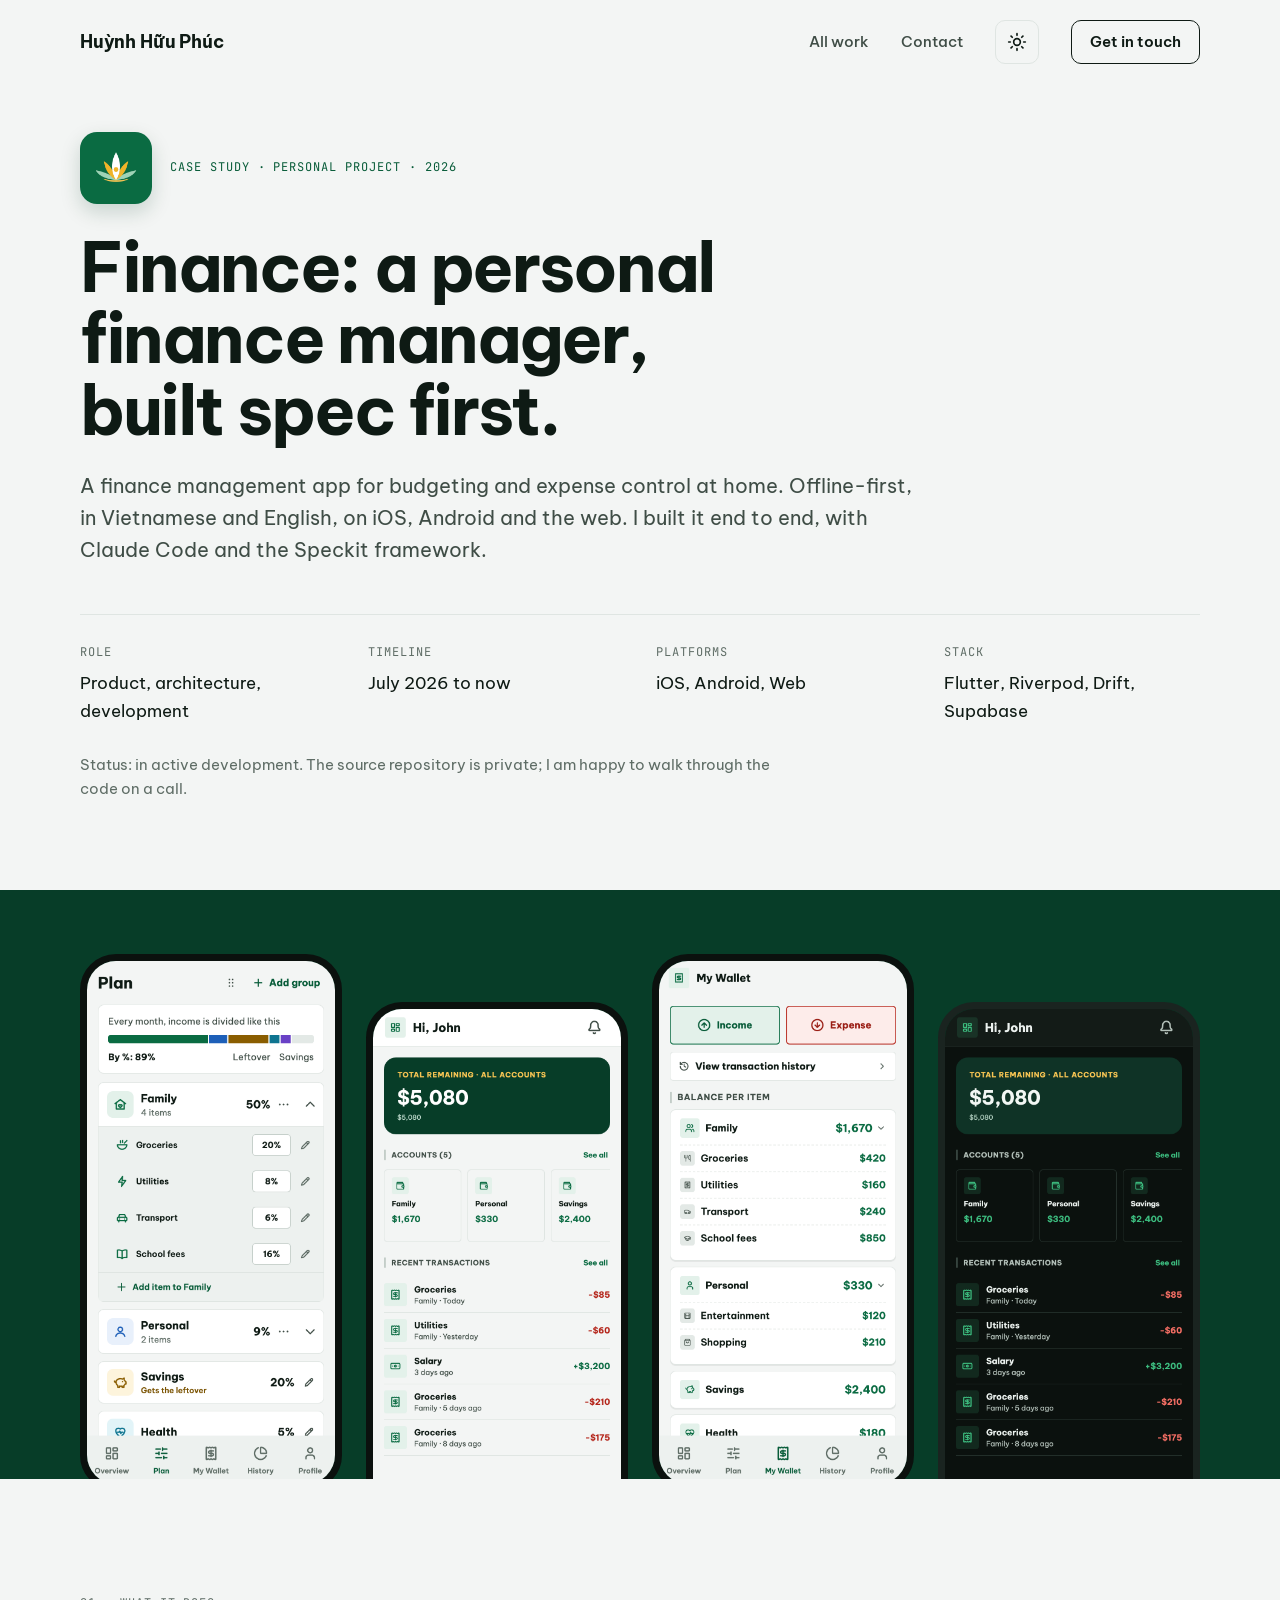
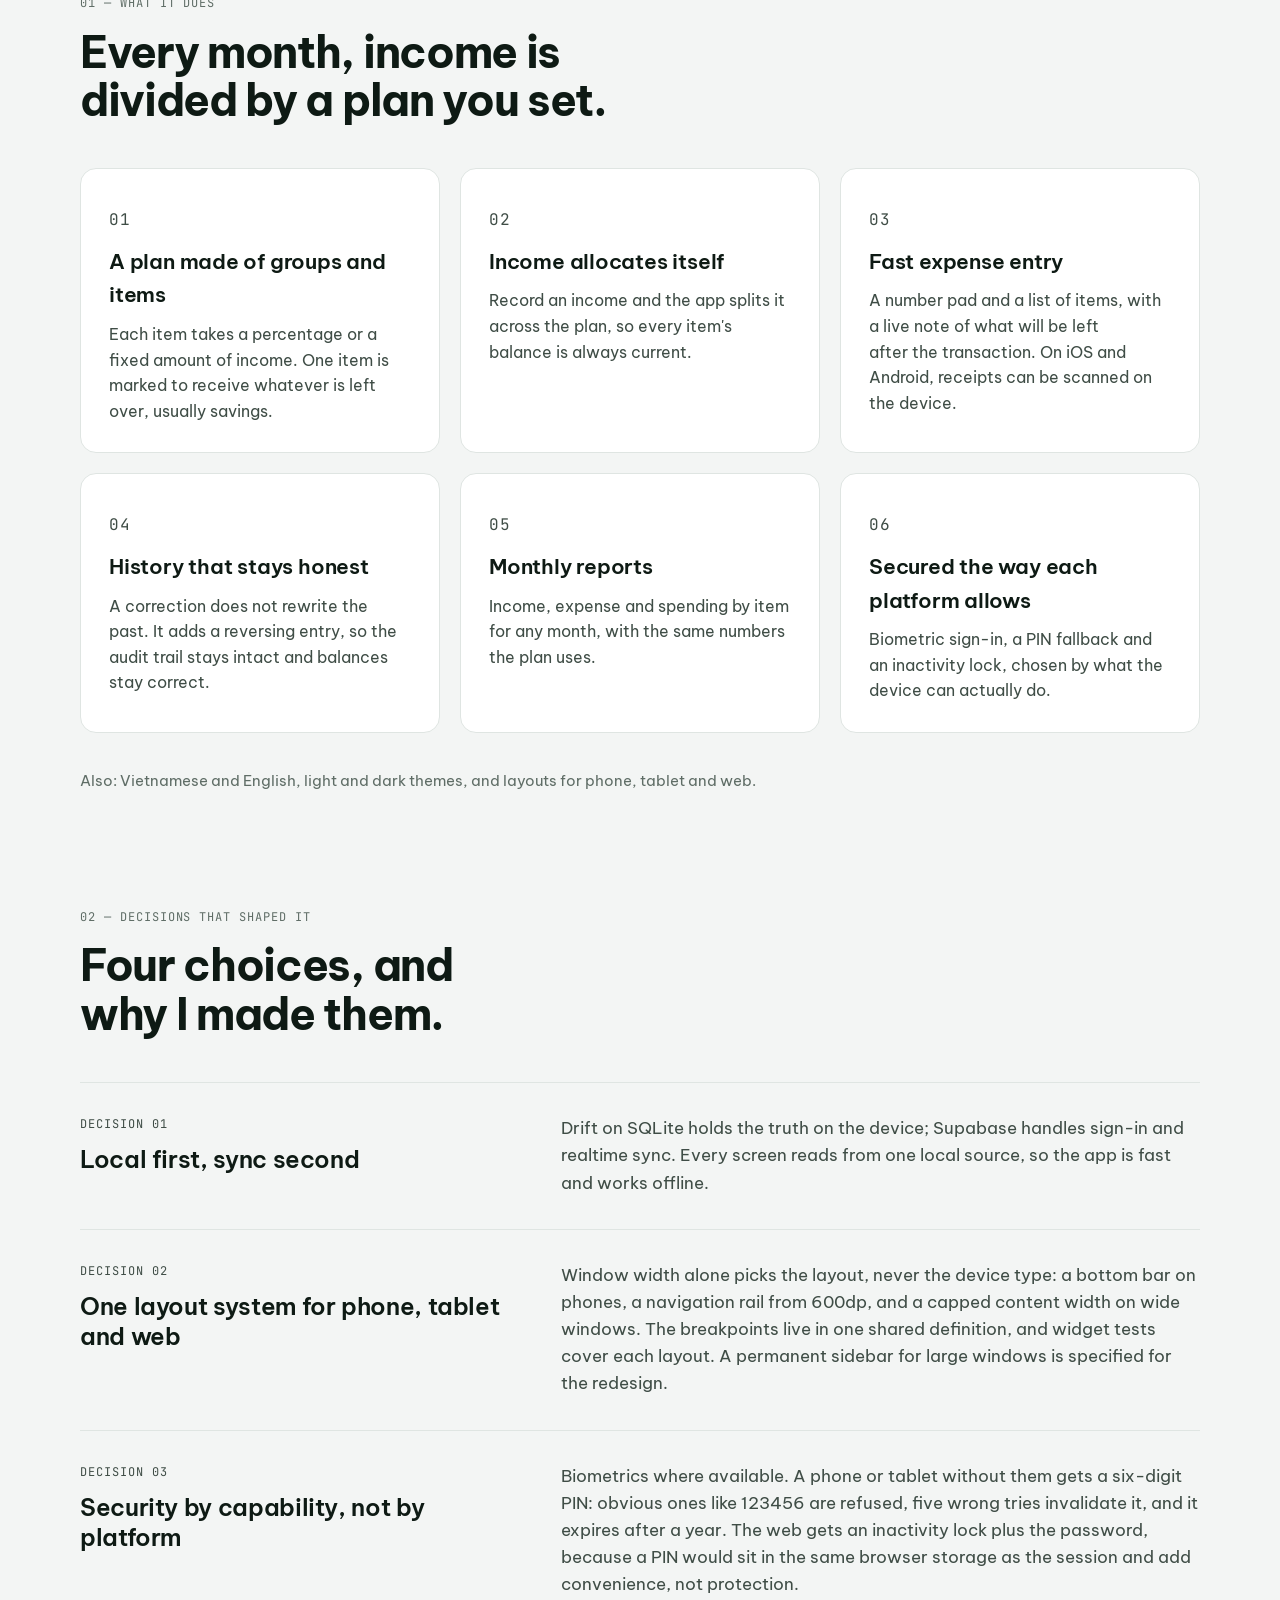
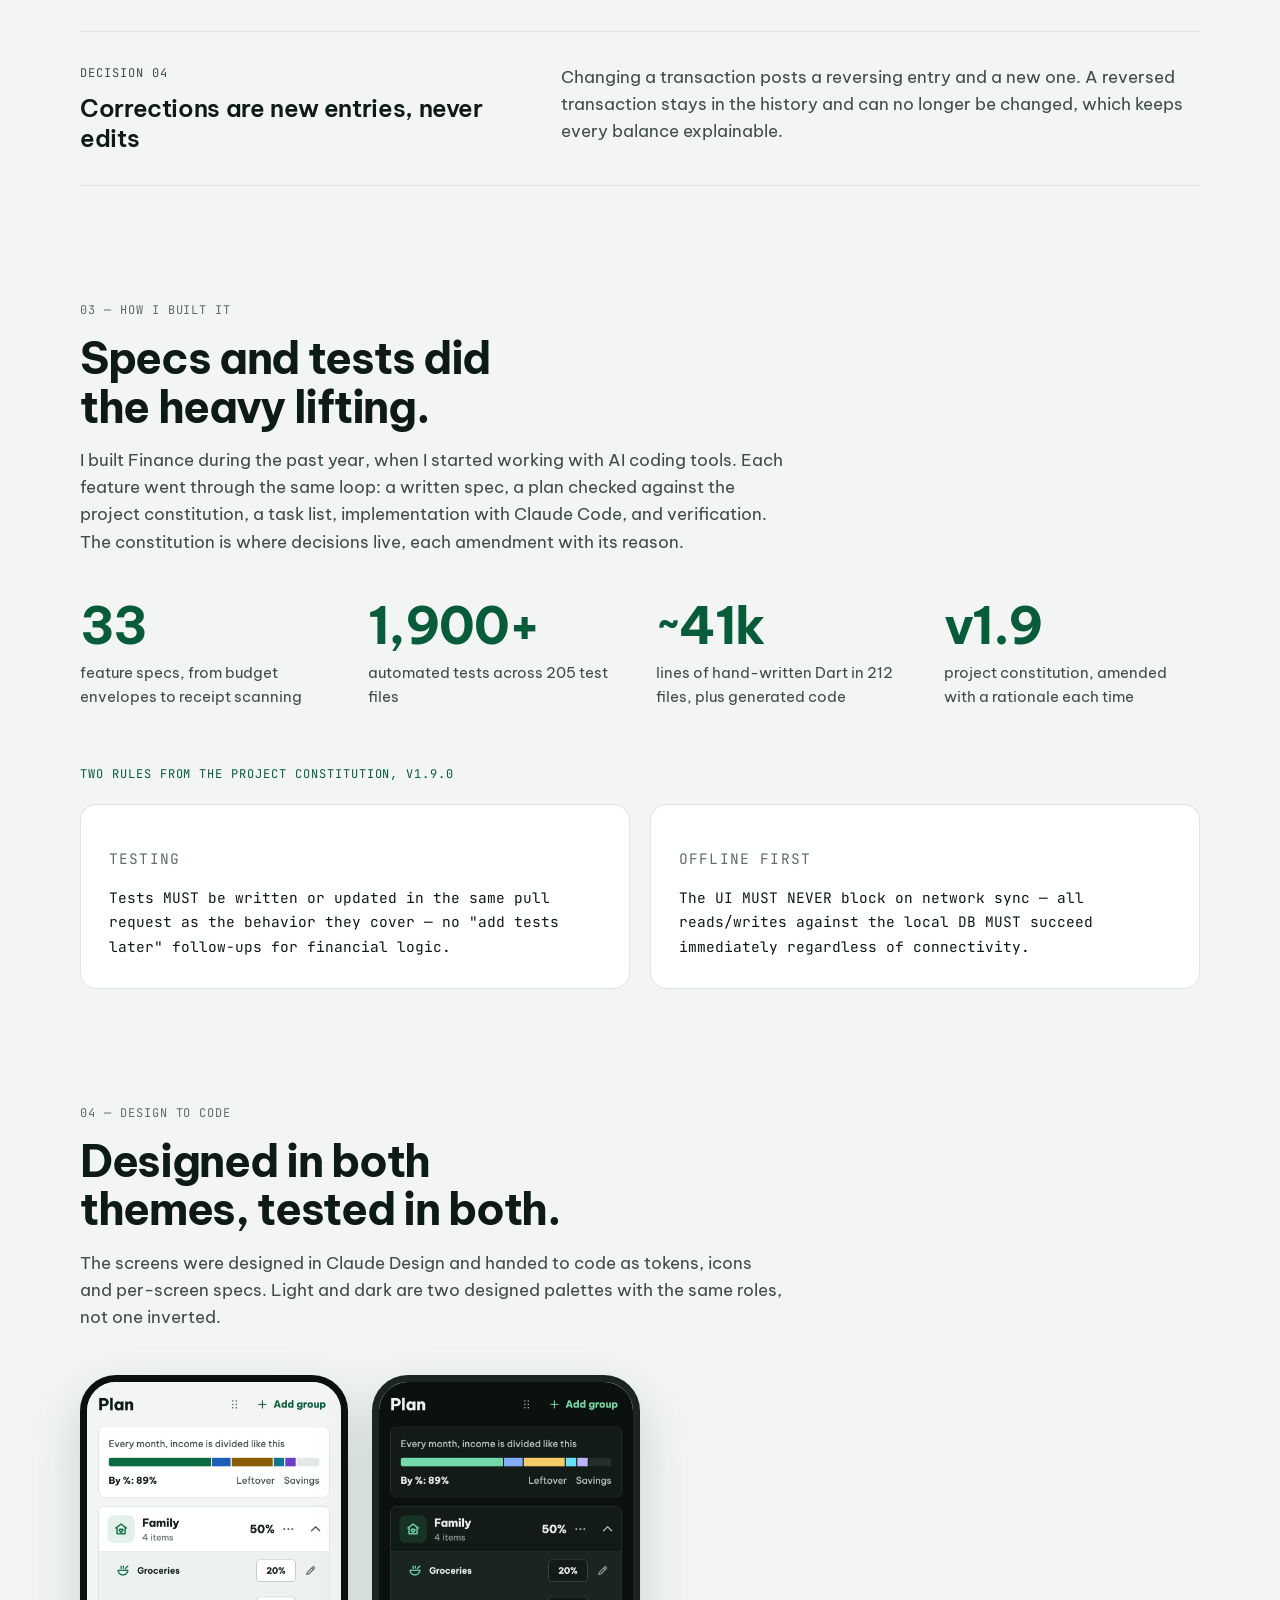
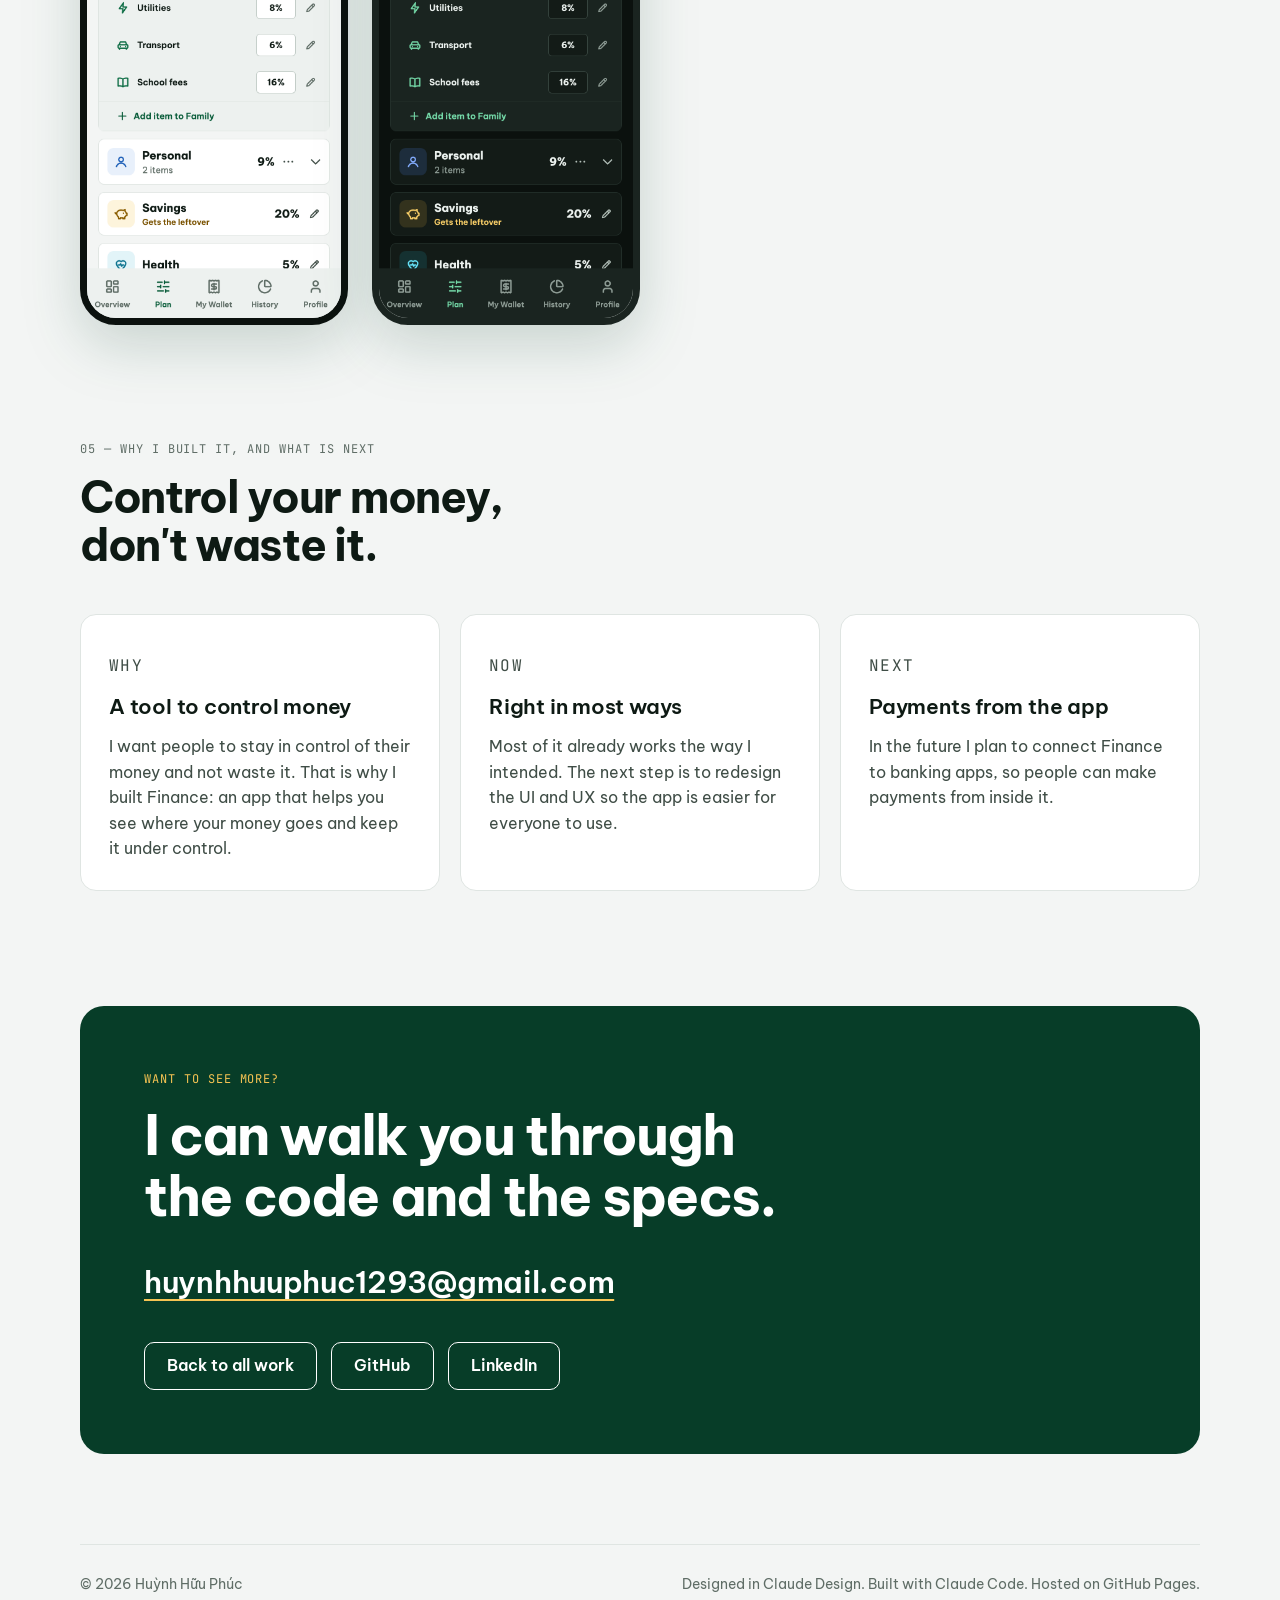
==== commit c7397ba4: "Apply the approved design: mobile-first hero, About, CV download - Lead with iOS and Android; show t" ====
--- a/finance/index.html
+++ b/finance/index.html
@@ -112,12 +112,10 @@
     <div><div class="number">v1.9</div><div class="number-label">project constitution, amended with a rationale each time</div></div>
   </div>
   <div class="quotes">
-    <p class="mono mono--accent">Four rules from the project constitution, v1.9.0</p>
+    <p class="mono mono--accent">Two rules from the project constitution, v1.9.0</p>
     <div class="quote-grid">
-      <div class="card quote"><p class="mono">Code quality</p><p>Business logic (calculations, validation, state transitions) MUST NOT live inside build() methods; it belongs in testable, framework-independent Dart classes.</p></div>
       <div class="card quote"><p class="mono">Testing</p><p>Tests MUST be written or updated in the same pull request as the behavior they cover — no "add tests later" follow-ups for financial logic.</p></div>
       <div class="card quote"><p class="mono">Offline first</p><p>The UI MUST NEVER block on network sync — all reads/writes against the local DB MUST succeed immediately regardless of connectivity.</p></div>
-      <div class="card quote"><p class="mono">Adaptive layout</p><p>Layout decisions MUST be driven by the available window size, never by device or platform type.</p></div>
     </div>
   </div>
 </section>
@@ -131,8 +129,6 @@
   <div class="theme-grid">
     <img class="phone" src="../assets/img/ks-plan-light.png" width="820" height="1728" loading="lazy" alt="Plan screen, light theme">
     <img class="phone phone--dark" src="../assets/img/ks-plan-dark.png" width="820" height="1728" loading="lazy" alt="Plan screen, dark theme">
-    <img class="phone" src="../assets/img/ks-wallet-light.png" width="820" height="1728" loading="lazy" alt="Wallet screen, light theme">
-    <img class="phone phone--dark" src="../assets/img/ks-wallet-dark.png" width="820" height="1728" loading="lazy" alt="Wallet screen, dark theme">
   </div>
 </section>
 
--- a/assets/css/styles.css
+++ b/assets/css/styles.css
@@ -990,11 +990,90 @@
   gap: 24px;
   margin-top: 44px;
   align-items: start;
+  max-width: 560px;
 }
 
 .theme-grid .phone {
   width: 100%;
   filter: drop-shadow(0 20px 28px var(--shadow));
+}
+
+/* Process (single column) */
+.process-copy h2 {
+  max-width: 22ch;
+}
+
+.process-copy p {
+  max-width: 64ch;
+}
+
+.process-copy .proof {
+  margin-top: 28px;
+  max-width: none;
+}
+
+.process-copy .process-link {
+  margin-top: 24px;
+  font-weight: 600;
+}
+
+/* About */
+.about {
+  display: flex;
+  flex-wrap: wrap;
+  align-items: center;
+  gap: 40px clamp(32px, 5vw, 72px);
+}
+
+.about img {
+  flex: 0 0 auto;
+  width: min(280px, 100%);
+  height: auto;
+  display: block;
+  border-radius: 20px;
+  border: 1px solid var(--line);
+  background: #ffffff;
+}
+
+.about-text {
+  flex: 1 1 420px;
+  min-width: 0;
+}
+
+.about-text h2 {
+  margin-top: 14px;
+}
+
+.about-text p + p {
+  margin-top: 16px;
+}
+
+.about-text p:not(.mono) {
+  margin-top: 20px;
+  color: var(--dim);
+  max-width: 60ch;
+  text-wrap: pretty;
+}
+
+.about-text p:not(.mono) + p {
+  margin-top: 16px;
+}
+
+/* Contact additions */
+.contact-note {
+  margin-top: 20px;
+  color: var(--hero-dim);
+  font-size: 18px;
+}
+
+.btn--light {
+  background: #ffffff;
+  color: #073d28;
+}
+
+.btn--light:hover {
+  background: #e3e9e6;
+  color: #073d28;
 }
 
 /* Plain text pages */
